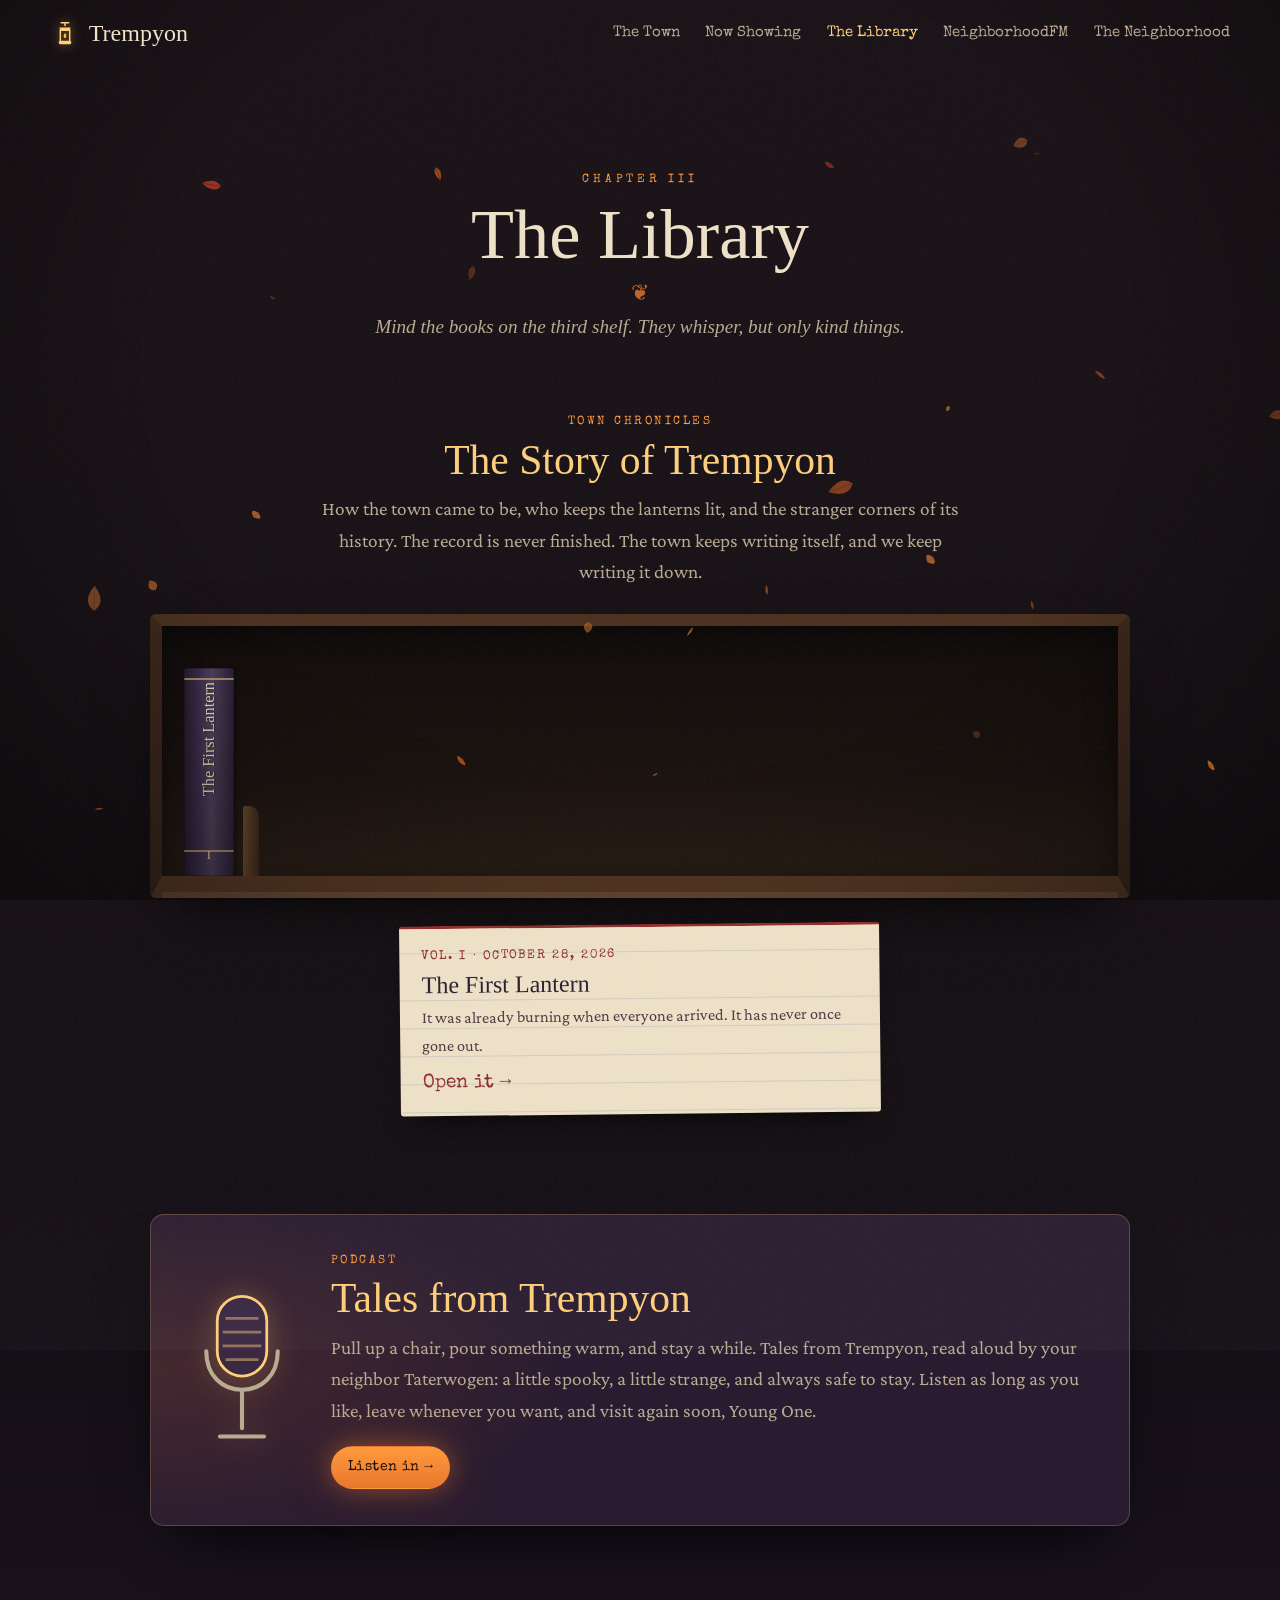
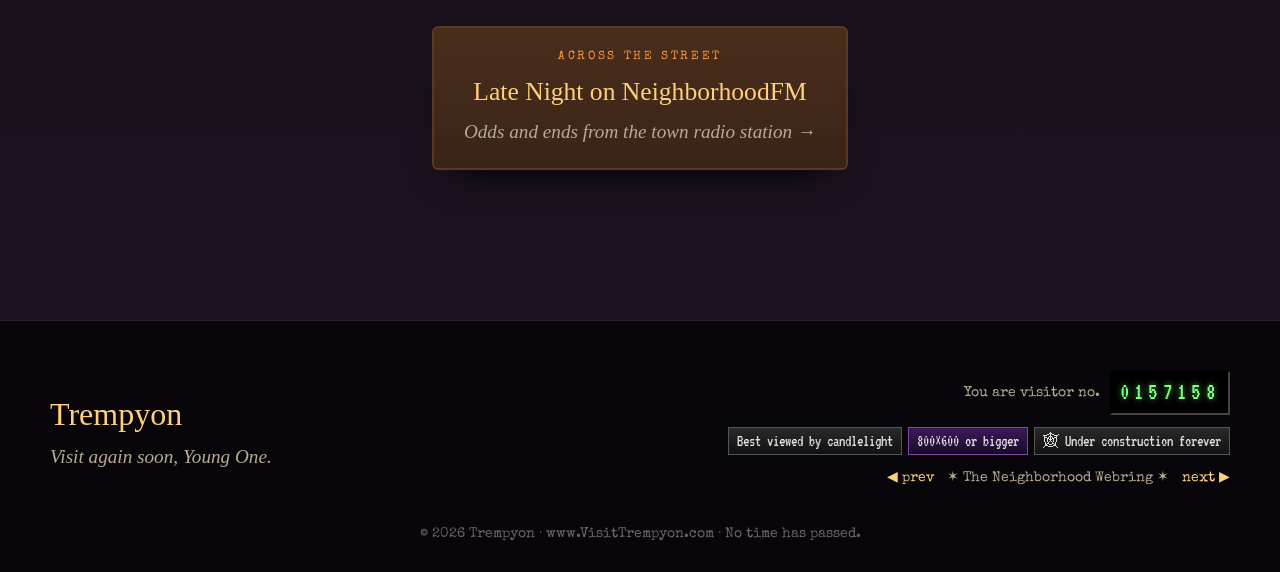
==== library/index.html @ ed062a21 "Add Library and NeighborhoodFM pages Co-Authored-By: Claude Opus 5.5 <noreply@anthropic.com>" ====
<!doctype html>
<html lang="en">
<head>
  <meta charset="utf-8">
  <meta name="viewport" content="width=device-width, initial-scale=1">
  <title>The Library · Trempyon</title>
  <meta name="description" content="The Library of Trempyon: the town's chronicles and the Tales from Trempyon podcast.">
  <meta name="theme-color" content="#0d0a10">
  <link rel="canonical" href="https://www.visittrempyon.com/library/">

  <meta property="og:type" content="website">
  <meta property="og:url" content="https://www.visittrempyon.com/library/">
  <meta property="og:title" content="The Library · Trempyon">
  <meta property="og:description" content="Mind the books on the third shelf. They whisper, but only kind things.">

  <link rel="icon" href="../assets/favicon.svg" type="image/svg+xml">

  <link rel="preconnect" href="https://fonts.googleapis.com">
  <link rel="preconnect" href="https://fonts.gstatic.com" crossorigin>
  <link href="https://fonts.googleapis.com/css2?family=Crimson+Pro:ital,wght@0,400;0,500;0,600;1,400&family=IM+Fell+English:ital@0;1&family=IM+Fell+English+SC&family=Special+Elite&family=VT323&display=swap" rel="stylesheet">
  <link rel="stylesheet" href="../css/styles.css?v=11">
</head>
<body class="lib-page">
  <a class="skip" href="#main">Skip to the shelves</a>

  <!-- Ambient layers -->
  <canvas id="leaves" aria-hidden="true"></canvas>
  <div class="grain" aria-hidden="true"></div>
  <div class="vignette" aria-hidden="true"></div>

  <!-- ============ NAV ============ -->
  <header class="nav" id="top">
    <a class="nav__brand" href="../index.html" aria-label="Trempyon home">
      <svg class="nav__mark" viewBox="0 0 32 32" aria-hidden="true"><use href="#lantern"/></svg>
      <span>Trempyon</span>
    </a>
    <button class="nav__toggle" aria-expanded="false" aria-controls="nav-links">
      <span class="sr">Menu</span><span></span><span></span><span></span>
    </button>
    <nav id="nav-links" class="nav__links" aria-label="Main">
      <a href="../index.html#town">The Town</a>
      <a href="../index.html#showing">Now Showing</a>
      <a href="../library/index.html" aria-current="page">The Library</a>
      <a href="../radio/index.html">NeighborhoodFM</a>
      <a href="../index.html#neighborhood">The Neighborhood</a>
    </nav>
  </header>

  <main id="main">

    <!-- ============ THE SHELVES ============ -->
    <div id="hall">
      <section class="section lib-hall">
        <div class="wrap">
          <header class="section__head reveal">
            <p class="eyebrow">Chapter III</p>
            <h1 class="lib-title">The Library</h1>
            <p class="section__sub">Mind the books on the third shelf. They whisper, but only kind things.</p>
          </header>

          <!-- The Story of Trempyon -->
          <section class="case-wrap reveal" id="chronicles" aria-labelledby="chronicles-title">
            <header class="case-head">
              <p class="book__kind">Town Chronicles</p>
              <h2 id="chronicles-title">The Story of Trempyon</h2>
              <p>How the town came to be, who keeps the lanterns lit, and the stranger corners of its history. The record is never finished. The town keeps writing itself, and we keep writing it down.</p>
            </header>
            <div class="case">
              <div class="bookshelf" data-shelf="chronicles"></div>
            </div>
            <div class="slip" data-slip="chronicles" aria-live="polite"></div>
          </section>

          <!-- Tales from Trempyon (podcast) -->
          <section class="podcast reveal" id="podcast" aria-labelledby="podcast-title">
            <svg class="podcast__mic" viewBox="0 0 80 120" aria-hidden="true">
              <rect x="22" y="6" width="36" height="58" rx="18" fill="#3b2843" stroke="#ffcf7a" stroke-width="2"/>
              <path d="M28 22h24M26 32h28M26 42h28M28 52h24" stroke="#ffcf7a" stroke-opacity=".45" stroke-width="2"/>
              <path d="M14 46c0 18 12 28 26 28s26-10 26-28" fill="none" stroke="#b9ab92" stroke-width="3" stroke-linecap="round"/>
              <path d="M40 74v28M24 108h32" stroke="#b9ab92" stroke-width="3" stroke-linecap="round"/>
            </svg>
            <div>
              <p class="book__kind">Podcast</p>
              <h2 id="podcast-title">Tales from Trempyon</h2>
              <p>Pull up a chair, pour something warm, and stay a while. Tales from Trempyon, read aloud by your neighbor Taterwogen: a little spooky, a little strange, and always safe to stay. Listen as long as you like, leave whenever you want, and visit again soon, Young One.</p>
              <a class="btn btn--ember btn--sm" href="#" data-link="podcast" target="_blank" rel="noopener">Listen in →</a>
            </div>
          </section>

          <a class="signpost reveal" href="../radio/index.html">
            <span class="signpost__kind">Across the street</span>
            <span class="signpost__name">Late Night on NeighborhoodFM</span>
            <span class="signpost__sub">Odds and ends from the town radio station →</span>
          </a>
        </div>
      </section>
    </div>

    <!-- ============ READING A BOOK (/library/?book=…) ============ -->
    <article class="reader" id="reader" hidden>
      <header class="reader__head">
        <p class="reader__from" id="reader-from"></p>
        <h1 class="reader__title" id="reader-title"></h1>
        <p class="reader__date" id="reader-date"></p>
      </header>
      <div class="reader__body" id="reader-body"></div>
      <nav class="reader__nav" id="reader-nav" aria-label="More from this shelf"></nav>
    </article>
  </main>

  <!-- ============ FOOTER ============ -->
  <footer class="foot">
    <div class="wrap foot__inner">
      <div class="foot__brand">
        <p class="foot__name">Trempyon</p>
        <p class="foot__tag">Visit again soon, Young One.</p>
      </div>
      <div class="foot__retro">
        <p class="counter" aria-label="Visitor counter">
          <span class="counter__label">You are visitor no.</span>
          <span class="counter__digits" id="counter">0000000</span>
        </p>
        <p class="badges">
          <span class="badge">Best viewed by candlelight</span>
          <span class="badge badge--alt">800×600 or bigger</span>
          <span class="badge">🕸 Under construction forever</span>
        </p>
        <nav class="webring" aria-label="Webring">
          <a href="../index.html">◀ prev</a><span>✶ The Neighborhood Webring ✶</span><a href="../index.html">next ▶</a>
        </nav>
      </div>
    </div>
    <p class="foot__fine">© <span id="year"></span> Trempyon · www.VisitTrempyon.com · No time has passed.</p>
  </footer>

  <!-- ============ LEAVE OVERLAY ============ -->
  <div class="leave" id="leave" aria-hidden="true" hidden>
    <p class="leave__line">Visit again soon, Young One.</p>
    <p class="leave__sub" id="leave-sub">The lanterns will stay lit.</p>
  </div>

  <!-- ============ SVG SYMBOLS ============ -->
  <svg width="0" height="0" style="position:absolute" aria-hidden="true">
    <symbol id="lantern" viewBox="0 0 32 32">
      <path d="M12 4h8M16 4v3" stroke="currentColor" stroke-width="1.6" fill="none" stroke-linecap="round"/>
      <path d="M10 9h12l-1 3H11z" fill="currentColor"/>
      <path d="M11 12h10v12H11z" fill="none" stroke="currentColor" stroke-width="1.6"/>
      <path d="M16 15c-1.6 2-2 3.4-.8 5 .4.6 1.3.6 1.7 0 1.2-1.6.7-3-.9-5z" fill="#ffb347"/>
      <path d="M9 24h14l-1 3H10z" fill="currentColor"/>
    </symbol>
  </svg>

  <script src="../js/config.js?v=11"></script>
  <script src="../posts/catalog.js?v=1"></script>
  <script src="../js/library.js?v=1"></script>
  <script src="../js/main.js?v=11"></script>
</body>
</html>
---- css/styles.css ----
/* ============================================================
   TREMPYON — styles
   Warm 90s Halloween, dark & cozy, modern bones.
   ============================================================ */

:root {
  --night:    #0d0a10;
  --night-2:  #140f18;
  --plum:     #1d1422;
  --plum-2:   #2a1c30;
  --plum-3:   #3b2843;
  --ember:    #e8772e;
  --pumpkin:  #ff9a3c;
  --candle:   #ffcf7a;
  --bone:     #efe2c8;
  --bone-dim: #b9ab92;
  --moss:     #7b8650;
  --blood:    #8e2b2b;
  --line:     rgba(239, 226, 200, .12);

  --f-display: "IM Fell English", Georgia, serif;
  --f-sc:      "IM Fell English SC", Georgia, serif;
  --f-body:    "Crimson Pro", Georgia, serif;
  --f-type:    "Special Elite", "Courier New", monospace;
  --f-vt:      "VT323", "Courier New", monospace;

  --wrap: 1180px;
  --radius: 14px;
  --glow-ember: 0 0 24px rgba(232, 119, 46, .45), 0 0 60px rgba(232, 119, 46, .18);
}

*, *::before, *::after { box-sizing: border-box; }
html { scroll-behavior: smooth; -webkit-text-size-adjust: 100%; }
body {
  margin: 0;
  background: var(--night);
  color: var(--bone);
  font-family: var(--f-body);
  font-size: clamp(1.05rem, .98rem + .3vw, 1.2rem);
  line-height: 1.65;
  overflow-x: hidden;
  -webkit-font-smoothing: antialiased;
}
img, svg { display: block; max-width: 100%; }
a { color: var(--candle); }
a:hover { color: var(--pumpkin); }
::selection { background: var(--ember); color: var(--night); }

.sr { position: absolute !important; width: 1px; height: 1px; overflow: hidden; clip: rect(0 0 0 0); white-space: nowrap; }
.skip { position: absolute; left: 1rem; top: -4rem; z-index: 100; background: var(--ember); color: var(--night); padding: .5rem 1rem; border-radius: 8px; }
.skip:focus { top: 1rem; }
:focus-visible { outline: 2px dashed var(--candle); outline-offset: 4px; }

.wrap { width: min(var(--wrap), 100% - 32px); margin-inline: auto; }
.vt { font-family: var(--f-vt); letter-spacing: .06em; }

/* ---------- ambient layers ---------- */
#leaves { position: fixed; inset: 0; pointer-events: none; z-index: 40; }
.grain {
  position: fixed; inset: -50%; pointer-events: none; z-index: 41; opacity: .07;
  background-image: url("data:image/svg+xml;utf8,<svg xmlns='http://www.w3.org/2000/svg' width='160' height='160'><filter id='n'><feTurbulence type='fractalNoise' baseFrequency='.9' numOctaves='2' stitchTiles='stitch'/></filter><rect width='100%' height='100%' filter='url(%23n)'/></svg>");
  animation: grain 1.2s steps(6) infinite;
}
@keyframes grain {
  0%{transform:translate(0,0)} 20%{transform:translate(-3%,2%)} 40%{transform:translate(2%,-3%)}
  60%{transform:translate(-2%,-1%)} 80%{transform:translate(3%,3%)} 100%{transform:translate(0,0)}
}
.vignette {
  position: fixed; inset: 0; pointer-events: none; z-index: 39;
  background: radial-gradient(ellipse at 50% 40%, transparent 55%, rgba(0,0,0,.55) 100%);
}

/* ---------- buttons ---------- */
.btn {
  display: inline-flex; align-items: center; gap: .5em;
  font-family: var(--f-type); font-size: 1rem; letter-spacing: .03em;
  padding: .85em 1.4em; border-radius: 999px; border: 1px solid transparent;
  text-decoration: none; cursor: pointer; transition: transform .25s, box-shadow .25s, background .25s, color .25s;
}
.btn--sm { font-size: .9rem; padding: .6em 1.1em; }
.btn--ember { background: linear-gradient(180deg, var(--pumpkin), var(--ember)); color: #1b0e06; box-shadow: var(--glow-ember); }
.btn--ember:hover { color: #1b0e06; transform: translateY(-2px); box-shadow: 0 0 30px rgba(255,154,60,.65), 0 0 80px rgba(232,119,46,.3); }
.btn--ghost { background: rgba(13,10,16,.4); color: var(--bone); border-color: rgba(239,226,200,.35); backdrop-filter: blur(4px); }
.btn--ghost:hover { color: var(--candle); border-color: var(--candle); transform: translateY(-2px); }

/* ---------- nav ---------- */
.nav {
  position: fixed; top: 0; inset-inline: 0; z-index: 50;
  display: flex; align-items: center; justify-content: space-between;
  padding: 14px max(16px, calc((100% - var(--wrap)) / 2));
  transition: background .4s, backdrop-filter .4s, padding .4s;
}
.nav.is-scrolled { background: rgba(13,10,16,.78); backdrop-filter: blur(10px); border-bottom: 1px solid var(--line); padding-block: 8px; }
.nav__brand { display: flex; align-items: center; gap: .55rem; color: var(--bone); text-decoration: none; font-family: var(--f-sc); font-size: 1.5rem; }
.nav__brand:hover { color: var(--candle); }
.nav__mark { width: 30px; height: 30px; color: var(--candle); filter: drop-shadow(0 0 6px rgba(255,179,71,.6)); }
.nav__links { display: flex; align-items: center; gap: clamp(.8rem, 2vw, 2rem); }
.nav__links a { color: var(--bone-dim); text-decoration: none; font-family: var(--f-type); font-size: .95rem; position: relative; }
.nav__links a::after { content: ""; position: absolute; left: 0; right: 0; bottom: -4px; height: 1px; background: var(--candle); transform: scaleX(0); transition: transform .3s; }
.nav__links a:hover { color: var(--candle); }
.nav__links a:hover::after { transform: scaleX(1); }
.nav__toggle { display: none; background: none; border: 0; padding: 8px; cursor: pointer; }
.nav__toggle span:not(.sr) { display: block; width: 24px; height: 2px; background: var(--bone); margin: 5px 0; transition: transform .3s, opacity .3s; }

@media (max-width: 820px) {
  .nav__toggle { display: block; z-index: 2; }
  .nav__links {
    position: fixed; inset: 0; flex-direction: column; justify-content: center; gap: 1.6rem;
    background: rgba(13,10,16,.97); opacity: 0; pointer-events: none; transition: opacity .35s;
  }
  .nav__links a { font-size: 1.4rem; }
  .nav.is-open .nav__links { opacity: 1; pointer-events: auto; }
  .nav.is-open .nav__toggle span:nth-child(2) { transform: translateY(7px) rotate(45deg); }
  .nav.is-open .nav__toggle span:nth-child(3) { opacity: 0; }
  .nav.is-open .nav__toggle span:nth-child(4) { transform: translateY(-7px) rotate(-45deg); }
}

/* ---------- live indicators ---------- */
.live-pill {
  display: inline-flex; align-items: center; gap: .45rem; margin-left: .9rem; margin-right: auto;
  font-family: var(--f-vt); font-size: 1.15rem; letter-spacing: .12em; text-decoration: none;
  color: #fff; background: #d8261a; padding: .05rem .65rem; border-radius: 4px;
  box-shadow: 0 0 16px rgba(255,74,58,.6);
}
.live-pill[hidden] { display: none; }
.live-pill:hover { color: #fff; background: #ff3b2b; }
.live-pill__dot, .status-chip__dot { width: 8px; height: 8px; border-radius: 50%; background: #fff; animation: blink 1.4s steps(1) infinite; flex: none; }
.status-chip {
  display: inline-flex; align-items: center; flex-wrap: wrap; justify-content: center; gap: .3rem .55rem; margin-top: 1.8rem;
  padding: .55rem 1.1rem; border-radius: 999px; text-decoration: none; font-family: var(--f-type); font-size: .92rem;
  color: var(--bone); background: rgba(13,10,16,.6); border: 1px solid rgba(239,226,200,.25); backdrop-filter: blur(4px);
}
.status-chip[hidden] { display: none; }
.status-chip:hover { color: var(--candle); border-color: var(--candle); }
.status-chip b { font-weight: 400; color: var(--candle); }
.status-chip.is-live { background: rgba(160,20,12,.55); border-color: #ff4a3a; box-shadow: 0 0 24px rgba(255,74,58,.45); }
.status-chip.is-live b { color: #fff; }
.status-chip__sub { flex-basis: 100%; color: var(--bone); opacity: .85; font-size: .85rem; }
.status-chip.is-soon, .status-chip.is-late, .status-chip.is-notice { border-color: rgba(255,154,60,.6); }
.crt__static .vt.is-live { color: #ff6a5a; text-shadow: 0 0 10px rgba(255,74,58,.8); }
.crt__led { opacity: .35; }
.crt__led.is-live { opacity: 1; animation: blink 1.4s steps(1) infinite; }
.hero__pop { margin-top: 1.2rem !important; }

/* ---------- hero ---------- */
.hero {
  position: relative; min-height: 100svh; display: grid; place-items: center;
  overflow: hidden; isolation: isolate;
  background: radial-gradient(ellipse 120% 80% at 70% 10%, #3a2440 0%, #22162a 35%, #120c16 70%, var(--night) 100%);
}
.sky { position: absolute; inset: 0; z-index: -3; }
.stars {
  position: absolute; inset: 0;
  background-image:
    radial-gradient(1px 1px at 12% 18%, #fff8 50%, transparent 51%),
    radial-gradient(1px 1px at 28% 8%,  #fff6 50%, transparent 51%),
    radial-gradient(1.5px 1.5px at 44% 22%, #ffe9b5aa 50%, transparent 51%),
    radial-gradient(1px 1px at 61% 12%, #fff7 50%, transparent 51%),
    radial-gradient(1px 1px at 83% 26%, #fff6 50%, transparent 51%),
    radial-gradient(1px 1px at 92% 6%,  #fff8 50%, transparent 51%),
    radial-gradient(1.5px 1.5px at 6% 34%, #fff5 50%, transparent 51%),
    radial-gradient(1px 1px at 52% 4%,  #fff6 50%, transparent 51%),
    radial-gradient(1px 1px at 36% 30%, #fff4 50%, transparent 51%),
    radial-gradient(1px 1px at 74% 36%, #fff4 50%, transparent 51%);
  animation: twinkle 6s ease-in-out infinite alternate;
}
@keyframes twinkle { to { opacity: .55; } }
.moon {
  position: absolute; right: clamp(6%, 14vw, 18%); top: 12%;
  width: clamp(90px, 13vw, 170px); aspect-ratio: 1; border-radius: 50%;
  background: radial-gradient(circle at 38% 35%, #fff4d6 0%, #f6dca0 45%, #e3b66a 100%);
  box-shadow: 0 0 60px rgba(255,214,140,.55), 0 0 160px rgba(255,180,90,.25);
}
.moon::before, .moon::after { content: ""; position: absolute; border-radius: 50%; background: rgba(170,120,60,.22); }
.moon::before { width: 22%; height: 22%; left: 55%; top: 28%; }
.moon::after  { width: 14%; height: 14%; left: 30%; top: 60%; }
.moon__glow { position: absolute; inset: -80%; border-radius: 50%; background: radial-gradient(circle, rgba(255,200,120,.16), transparent 60%); animation: breathe 7s ease-in-out infinite; }
@keyframes breathe { 50% { transform: scale(1.08); opacity: .7; } }
.clouds {
  position: absolute; inset: 0;
  background:
    radial-gradient(ellipse 30% 6% at 20% 22%, rgba(80,55,90,.55), transparent 70%),
    radial-gradient(ellipse 25% 5% at 70% 30%, rgba(60,40,70,.6), transparent 70%),
    radial-gradient(ellipse 35% 7% at 55% 14%, rgba(90,60,95,.35), transparent 70%);
  animation: drift 70s linear infinite alternate;
}
@keyframes drift { to { transform: translateX(-8%); } }

.skyline { position: absolute; inset: auto 0 0 0; width: 100%; height: 64%; z-index: -2; }
.skyline .far   { fill: #2a1d33; }
.skyline .mid   { fill: #1a1220; }
.skyline .near  { fill: #0b080d; }
.skyline .win   { fill: #ffbe5c; }
.skyline .win.dim { fill: #b9772f; opacity: .55; }
.skyline .win.flicker { animation: flicker 4s infinite steps(1); }
.skyline .far .win, .skyline .win.far-w { opacity: .45; }
.skyline .glow { fill: url(#winGlow); }
.skyline .jack { animation: jack 3s ease-in-out infinite alternate; }
.skyline .bat  { fill: #0b080d; }
@keyframes flicker { 0%,100%{opacity:1} 43%{opacity:.4} 45%{opacity:1} 71%{opacity:.7} 73%{opacity:1} }
@keyframes jack { to { opacity: .7; } }

.fog { position: absolute; left: -10%; right: -10%; height: 40%; bottom: -6%; z-index: -1; pointer-events: none; filter: blur(18px); }
.fog--1 { background: radial-gradient(ellipse 40% 50% at 30% 70%, rgba(190,170,210,.14), transparent 70%), radial-gradient(ellipse 40% 50% at 80% 60%, rgba(190,170,210,.11), transparent 70%); animation: fog 38s ease-in-out infinite alternate; }
.fog--2 { background: radial-gradient(ellipse 50% 40% at 60% 80%, rgba(255,200,150,.08), transparent 70%); animation: fog 52s ease-in-out infinite alternate-reverse; }
@keyframes fog { to { transform: translateX(8%); } }

.hero__content { position: relative; z-index: 2; text-align: center; padding: 110px 16px 26vh; max-width: 900px; }
.hero__content::before {
  content: ""; position: absolute; inset: 60px -12% 18vh; z-index: -1; pointer-events: none;
  background: radial-gradient(ellipse at center, rgba(13,10,16,.78) 0%, rgba(13,10,16,.45) 45%, transparent 72%);
}
.osd { font-family: var(--f-vt); font-size: 1.35rem; color: #c9f5c9; text-shadow: 0 0 6px rgba(160,255,160,.6); letter-spacing: .1em; margin: 0 0 1.2rem; display: inline-flex; align-items: center; gap: .6rem; opacity: .85; }
.osd__dot { width: 10px; height: 10px; border-radius: 50%; background: #ff4a3a; box-shadow: 0 0 8px #ff4a3a; animation: blink 1.4s steps(1) infinite; }
@keyframes blink { 50% { opacity: 0; } }
.hero__kicker { font-family: var(--f-type); color: var(--pumpkin); letter-spacing: .25em; text-transform: uppercase; font-size: .85rem; margin: 0 0 .4rem; }
.hero__title { margin: 0; line-height: .95; font-weight: 400; }
.hero__welcome { display: block; font-family: var(--f-display); font-style: italic; font-size: clamp(1.4rem, 1rem + 2vw, 2.4rem); color: var(--bone-dim); }
.hero__name {
  display: inline-block; font-family: var(--f-sc); font-size: clamp(4rem, 2rem + 11vw, 10rem);
  color: var(--candle);
  text-shadow: 0 0 18px rgba(255,170,80,.55), 0 0 60px rgba(232,119,46,.35), 0 4px 0 #6b2e0f;
  letter-spacing: .02em;
}
.warp { animation: warp 9s ease-in-out infinite; transform-origin: 50% 80%; }
@keyframes warp {
  0%,100% { transform: skewX(0) scaleY(1); }
  25% { transform: skewX(-1.5deg) scaleY(1.015); }
  55% { transform: skewX(1.2deg) scaleY(.99); }
  80% { transform: skewX(-.4deg); }
}
.hero__lede { font-size: clamp(1.1rem, 1rem + .5vw, 1.35rem); color: var(--bone); max-width: 36em; margin: 1.4rem auto 2rem; text-shadow: 0 2px 12px #000; }
.hero__lede em { color: var(--candle); }
.hero__cta { display: flex; flex-wrap: wrap; justify-content: center; gap: .9rem; }
.hero__pop { font-family: var(--f-type); color: var(--bone-dim); font-size: .9rem; margin-top: 2rem; opacity: .85; }
.hero__pop span { color: var(--pumpkin); }
.scroll-cue { position: absolute; bottom: 22px; left: 50%; transform: translateX(-50%); z-index: 3; display: grid; justify-items: center; gap: 2px; color: var(--bone-dim); text-decoration: none; font-family: var(--f-type); font-size: .8rem; }
.scroll-cue svg { width: 22px; animation: bob 2s ease-in-out infinite; }
@keyframes bob { 50% { transform: translateY(6px); } }

/* ---------- ticker ---------- */
.ticker { position: relative; z-index: 5; overflow: hidden; background: linear-gradient(90deg, #2b1308, #3a1a0a, #2b1308); border-block: 1px solid rgba(255,154,60,.35); }
.ticker__track { display: flex; gap: 3rem; width: max-content; padding: .7rem 0; animation: ticker 70s linear infinite; font-family: var(--f-type); color: var(--candle); font-size: .95rem; white-space: nowrap; }
.ticker:hover .ticker__track { animation-play-state: paused; }
@keyframes ticker { to { transform: translateX(-50%); } }

/* ---------- sections ---------- */
.section { position: relative; padding: clamp(80px, 12vw, 150px) 0; }
.section__head { text-align: center; margin-bottom: clamp(40px, 6vw, 70px); }
.eyebrow { font-family: var(--f-type); text-transform: uppercase; letter-spacing: .3em; font-size: .78rem; color: var(--pumpkin); margin: 0 0 .5rem; }
.section h2 { font-family: var(--f-sc); font-weight: 400; font-size: clamp(2.4rem, 1.6rem + 3.5vw, 4.4rem); line-height: 1; margin: 0; color: var(--bone); }
.section h2::after { content: "❦"; display: block; font-size: 1.4rem; color: var(--ember); margin-top: .8rem; opacity: .8; }
.section__sub { font-family: var(--f-display); font-style: italic; color: var(--bone-dim); font-size: 1.2rem; margin: .4rem 0 0; }

.reveal { opacity: 0; transform: translateY(26px); transition: opacity .9s ease, transform .9s cubic-bezier(.2,.7,.2,1); }
.reveal.is-in { opacity: 1; transform: none; }

/* ---------- town ---------- */
.town { background: linear-gradient(180deg, var(--night) 0%, var(--plum) 100%); }
.town__grid { display: grid; grid-template-columns: 1.15fr 1fr; gap: clamp(28px, 5vw, 64px); align-items: start; }
.letter {
  position: relative; padding: clamp(28px, 4vw, 48px);
  background:
    linear-gradient(180deg, rgba(255,240,210,.05), rgba(255,240,210,.02)),
    var(--plum-2);
  border: 1px solid var(--line); border-radius: var(--radius);
  box-shadow: 0 30px 60px -20px rgba(0,0,0,.6), inset 0 0 80px rgba(0,0,0,.35);
}
.letter::before { content: ""; position: absolute; inset: 10px; border: 1px solid rgba(255,207,122,.12); border-radius: 8px; pointer-events: none; }
.letter p { margin: 0 0 1em; }
.letter__drop { font-family: var(--f-display); font-size: 1.15rem; display: inline; }
.letter__drop::first-letter { float: left; font-family: var(--f-sc); font-size: 4.2em; line-height: .8; color: var(--pumpkin); padding: .08em .1em 0 0; text-shadow: 0 0 20px rgba(232,119,46,.4); }
.letter__drop + p { display: inline; }
.letter__drop + p::after { content: ""; display: block; margin-bottom: 1em; }
.letter__sign { font-family: var(--f-display); font-style: italic; font-size: 1.25rem; color: var(--candle); text-align: right; margin-top: 1.6em !important; }

.signs { list-style: none; padding: 0; margin: 0; display: grid; gap: 16px; }
.sign {
  position: relative; padding: 22px 22px 22px 84px; border-radius: var(--radius);
  background: linear-gradient(135deg, rgba(232,119,46,.08), transparent 60%), var(--night-2);
  border: 1px solid var(--line); transition: transform .35s, border-color .35s, box-shadow .35s;
}
.sign:hover { transform: translateX(6px); border-color: rgba(255,154,60,.45); box-shadow: -8px 0 30px -12px rgba(232,119,46,.5); }
.sign__num { position: absolute; left: 22px; top: 18px; font-family: var(--f-sc); font-size: 2.2rem; color: var(--ember); width: 44px; text-align: center; }
.sign h3 { font-family: var(--f-display); font-weight: 400; font-size: 1.45rem; margin: 0 0 .2rem; color: var(--candle); }
.sign p { margin: 0; color: var(--bone-dim); }

.clocktower {
  display: grid; grid-template-columns: auto 1fr; gap: clamp(20px, 4vw, 48px); align-items: center;
  margin-top: clamp(60px, 8vw, 100px); padding: clamp(24px, 4vw, 40px);
  border-radius: var(--radius); border: 1px solid var(--line);
  background: radial-gradient(ellipse at 15% 50%, rgba(255,190,100,.12), transparent 50%), var(--night-2);
}
.clock { width: clamp(120px, 18vw, 190px); filter: drop-shadow(0 0 24px rgba(255,190,100,.25)); }
.clock__rim  { fill: #2b1d14; stroke: #8a6a3a; stroke-width: 3; }
.clock__face { fill: #f2e2bc; }
.clock__ticks line { stroke: #3b2a1a; stroke-width: 2; }
.clock__ticks text { font-family: var(--f-sc); font-size: 16px; fill: #3b2a1a; text-anchor: middle; dominant-baseline: central; }
.clock__hand { stroke: #1b120c; stroke-linecap: round; transform-origin: 100px 100px; }
.clock__hand--h { stroke-width: 6; }
.clock__hand--m { stroke-width: 3.5; }
.clock__pin { fill: var(--ember); }
.clocktower__quote { font-family: var(--f-display); font-size: clamp(1.5rem, 1.1rem + 1.6vw, 2.3rem); line-height: 1.2; margin: .2rem 0 .6rem; }
.clocktower__quote em { color: var(--candle); }
.clocktower__note { color: var(--bone-dim); margin: 0; font-style: italic; }

/* ---------- now showing ---------- */
.showing {
  background:
    repeating-linear-gradient(90deg, rgba(255,255,255,.012) 0 2px, transparent 2px 6px),
    linear-gradient(180deg, var(--plum) 0%, #170f14 100%);
}
.showing__grid { display: grid; grid-template-columns: 1.3fr 1fr; gap: clamp(28px, 4vw, 52px); align-items: center; }

.crt { margin: 0; }
.crt__body {
  position: relative; padding: clamp(14px, 2.4vw, 28px); padding-bottom: 64px;
  background: linear-gradient(180deg, #3a3036, #241c22 60%, #1a1418);
  border-radius: 28px;
  box-shadow: 0 40px 80px -30px #000, inset 0 2px 0 rgba(255,255,255,.08), inset 0 -6px 18px rgba(0,0,0,.5);
}
.crt__screen {
  position: relative; aspect-ratio: 16/10; border-radius: 22px / 28px; overflow: hidden;
  background: #050506; box-shadow: inset 0 0 50px rgba(0,0,0,.9), 0 0 0 6px #120d10;
}
.crt__embed, .crt__embed iframe { position: absolute; inset: 0; width: 100%; height: 100%; border: 0; }
.crt__static {
  position: absolute; inset: 0; display: grid; place-content: center; justify-items: center; gap: .5rem; text-align: center; padding: 16px;
  background:
    radial-gradient(ellipse at center, rgba(255,190,120,.12), transparent 70%),
    url("data:image/svg+xml;utf8,<svg xmlns='http://www.w3.org/2000/svg' width='120' height='120'><filter id='n'><feTurbulence type='fractalNoise' baseFrequency='1.4' numOctaves='1'/><feColorMatrix values='0 0 0 0 .6  0 0 0 0 .55  0 0 0 0 .6  0 0 0 .5 0'/></filter><rect width='100%' height='100%' filter='url(%23n)'/></svg>"),
    #0b0a0d;
  animation: static .25s steps(3) infinite;
}
.crt__static.is-hidden { display: none; }
@keyframes static { 33% { background-position: 0 0, 40px 20px, 0 0; } 66% { background-position: 0 0, -30px 50px, 0 0; } }
.crt__static .vt { font-size: 2.4rem; color: #c9f5c9; text-shadow: 0 0 8px rgba(160,255,160,.7); margin: 0; }
.crt__msg { font-family: var(--f-type); color: var(--bone); margin: 0 0 .6rem; }
.crt__scan {
  position: absolute; inset: 0; pointer-events: none;
  background: repeating-linear-gradient(0deg, rgba(0,0,0,.22) 0 1px, transparent 1px 3px);
  box-shadow: inset 0 0 80px rgba(0,0,0,.7);
  mix-blend-mode: multiply;
}
.crt__panel { position: absolute; left: 28px; right: 28px; bottom: 18px; display: flex; align-items: center; gap: 14px; }
.crt__brand { font-family: var(--f-vt); color: #9b8a90; letter-spacing: .25em; font-size: 1.1rem; margin-right: auto; }
.crt__knob { width: 26px; height: 26px; border-radius: 50%; background: radial-gradient(circle at 35% 30%, #6a5c62, #1e171b); box-shadow: 0 2px 4px #000; }
.crt__led { width: 8px; height: 8px; border-radius: 50%; background: #ff4a3a; box-shadow: 0 0 10px #ff4a3a; }
.crt figcaption { text-align: center; color: var(--bone-dim); margin-top: 14px; font-size: 1.2rem; }

.shelf { display: grid; gap: 18px; }
.tape {
  position: relative; display: grid; grid-template-columns: 1fr auto; align-items: center; gap: 14px;
  padding: 16px 18px; border-radius: 10px; text-decoration: none; color: var(--bone);
  background: linear-gradient(180deg, #1a1618, #0f0c0e);
  border: 1px solid #000; box-shadow: 0 14px 30px -14px #000, inset 0 1px 0 rgba(255,255,255,.06);
  transition: transform .35s cubic-bezier(.2,.8,.2,1), box-shadow .35s;
}
.tape:hover { color: var(--bone); transform: translateX(-10px) rotate(-1deg); box-shadow: 0 20px 40px -14px #000, 10px 0 40px -18px var(--tape-c); }
.tape--twitch { --tape-c: #9b6bff; --label: #e9dcff; }
.tape--yt     { --tape-c: #ff5a4a; --label: #ffe1d6; }
.tape--write  { --tape-c: #ffb347; --label: #fff0cf; }
.tape__label {
  display: grid; gap: 2px; padding: 12px 16px; border-radius: 4px; color: #23170f;
  background:
    linear-gradient(90deg, var(--tape-c) 0 10px, transparent 10px),
    repeating-linear-gradient(0deg, transparent 0 19px, rgba(0,0,0,.08) 19px 20px),
    var(--label);
  padding-left: 24px;
}
.tape__label strong { font-family: var(--f-type); font-weight: 400; font-size: 1.25rem; line-height: 1.2; }
.tape__label span:last-child { font-size: .95rem; line-height: 1.35; color: #4a3826; }
.tape__cat { font-family: var(--f-vt); font-size: 1.05rem; letter-spacing: .12em; color: #5a3a20; }
.tape__reels { display: flex; gap: 8px; padding: 10px 12px; background: #0a0809; border-radius: 6px; }
.tape__reels i { width: 26px; height: 26px; border-radius: 50%; background: radial-gradient(circle, #0a0809 0 28%, #d6ccc0 30% 36%, #3a3034 38%); }
.tape:hover .tape__reels i { animation: spin 1.2s linear infinite; }
@keyframes spin { to { transform: rotate(360deg); } }
.tape__sticker { position: absolute; top: -10px; right: 70px; transform: rotate(8deg); background: #ffde4a; color: #c0261a; font-family: var(--f-type); font-size: .8rem; padding: 4px 8px; border-radius: 50% / 40%; box-shadow: 0 4px 10px #0008; text-align: center; line-height: 1.1; }
.tape__sticker--late { background: #ff6a4a; color: #fff6dd; font-size: .7rem; }

.schedule {
  margin-top: clamp(50px, 7vw, 80px); padding: clamp(22px, 3vw, 34px);
  border-radius: var(--radius); background: #0e0b10; border: 1px solid var(--line);
  box-shadow: inset 0 0 60px rgba(0,0,0,.6);
}
.schedule__title { font-family: var(--f-display); font-weight: 400; font-size: 1.6rem; margin: 0 0 1rem; display: flex; align-items: center; gap: .8rem; flex-wrap: wrap; }
.schedule__title .vt { background: #2a3cff; color: #fff; padding: 0 .5rem; font-size: 1.3rem; border-radius: 3px; box-shadow: 0 0 12px rgba(42,60,255,.5); }
.schedule__list { list-style: none; padding: 0; margin: 0; display: grid; grid-template-columns: repeat(auto-fit, minmax(220px, 1fr)); gap: 12px; }
.schedule__list li { padding: 14px 16px; border-radius: 10px; background: linear-gradient(180deg, #1c1420, #140f16); border: 1px solid var(--line); }
.schedule__list .day { font-family: var(--f-vt); font-size: 1.4rem; color: #c9f5c9; letter-spacing: .08em; display: block; }
.schedule__list .time { font-family: var(--f-type); color: var(--pumpkin); font-size: .95rem; }
.schedule__list .title { display: block; color: var(--bone-dim); margin-top: .2rem; line-height: 1.35; }
.schedule__list .tag { display: inline-block; margin-top: .6rem; font-family: var(--f-vt); font-size: 1.05rem; letter-spacing: .08em; padding: 0 .5rem; border-radius: 3px; background: rgba(255,255,255,.06); color: var(--bone-dim); text-transform: uppercase; }
.schedule__list li.is-live { border-color: rgba(255,74,58,.7); box-shadow: 0 0 28px -6px rgba(255,74,58,.6); }
.schedule__list li.is-live .tag { background: #ff4a3a; color: #fff; animation: blink 1.4s steps(1) infinite; }
.schedule__list li.is-soon, .schedule__list li.is-late { border-color: rgba(255,154,60,.6); box-shadow: 0 0 24px -6px rgba(232,119,46,.6); }
.schedule__list li.is-soon .tag, .schedule__list li.is-late .tag { background: var(--ember); color: #1b0e06; }
.schedule__list li.is-cancelled { opacity: .55; }
.schedule__list li.is-cancelled .time, .schedule__list li.is-cancelled .title { text-decoration: line-through; text-decoration-color: var(--blood); }
.schedule__list li.is-cancelled .tag { background: var(--blood); color: var(--bone); }
.schedule__list li.is-missed { opacity: .6; }
.notice { margin: 0 0 1rem; padding: .7rem 1rem; border-radius: 10px; background: rgba(232,119,46,.12); border: 1px dashed rgba(255,154,60,.5); color: var(--candle); font-family: var(--f-type); }

.schedule__note { color: var(--bone-dim); font-size: .95rem; font-style: italic; margin: 1rem 0 0; }

/* ---------- library ---------- */
.library { background: linear-gradient(180deg, #170f14 0%, #120d12 100%); }
.library::before {
  content: ""; position: absolute; inset: 0; pointer-events: none;
  background: radial-gradient(ellipse 50% 40% at 50% 0%, rgba(255,190,100,.08), transparent 70%);
}
.books { display: grid; grid-template-columns: repeat(3, 1fr); gap: 22px; }
.book {
  display: grid; grid-template-columns: 22px 1fr; border-radius: 6px 12px 12px 6px; overflow: hidden;
  background: var(--plum-2); border: 1px solid var(--line);
  box-shadow: 0 24px 40px -20px #000; transition: transform .4s, box-shadow .4s;
}
.book:hover { transform: translateY(-8px) rotate(-.6deg); box-shadow: 0 34px 50px -20px #000, 0 0 40px -10px rgba(255,190,100,.25); }
.book__spine { background: linear-gradient(90deg, rgba(0,0,0,.4), transparent 40%, rgba(255,255,255,.08) 60%, rgba(0,0,0,.3)), var(--spine); }
.book__body { padding: 24px 24px 22px; display: flex; flex-direction: column; }
.book__kind { font-family: var(--f-type); font-size: .78rem; letter-spacing: .2em; text-transform: uppercase; color: var(--pumpkin); margin: 0; }
.book h3 { font-family: var(--f-display); font-weight: 400; font-size: 1.6rem; line-height: 1.15; margin: .3rem 0 .6rem; color: var(--candle); }
.book p { color: var(--bone-dim); margin: 0 0 1rem; }
.book__link { margin-top: auto; font-family: var(--f-type); text-decoration: none; }

/* ---------- neighborhood ---------- */
.hood { background: linear-gradient(180deg, #120d12 0%, var(--plum) 100%); }
.hood__grid { display: grid; grid-template-columns: 1.4fr 1fr; gap: clamp(24px, 4vw, 44px); align-items: start; }

.corkboard {
  position: relative; display: grid; grid-template-columns: 1fr 1fr; gap: 26px; padding: clamp(22px, 3vw, 36px);
  border-radius: 12px;
  background:
    radial-gradient(circle at 20% 30%, rgba(0,0,0,.15) 0 2px, transparent 3px) 0 0/14px 14px,
    radial-gradient(circle at 70% 60%, rgba(255,255,255,.05) 0 1px, transparent 2px) 0 0/11px 11px,
    linear-gradient(135deg, #6b4a2c, #4f3520);
  border: 14px solid #2b1a10;
  box-shadow: inset 0 0 50px rgba(0,0,0,.55), 0 30px 60px -24px #000;
}
.note {
  position: relative; padding: 26px 20px 20px; color: #2a1d12; font-family: var(--f-body);
  background: #f4e7c4; box-shadow: 0 10px 20px -6px rgba(0,0,0,.6); transition: transform .35s;
}
.note h3 { font-family: var(--f-type); font-weight: 400; font-size: 1.25rem; margin: 0 0 .4rem; color: #6b2a10; }
.note p, .note li { font-size: 1.02rem; line-height: 1.45; margin: 0 0 .8rem; }
.note ul { padding-left: 1.1em; margin: 0; }
.note li { margin-bottom: .3rem; }
.note--a { transform: rotate(-2deg); background: #f6e3b4; }
.note--b { transform: rotate(1.6deg); background: #e9efd6; }
.note--c { transform: rotate(1deg); background: #f3d7c8; }
.note--d { transform: rotate(-3deg); }
.note:hover { transform: rotate(0) scale(1.03); z-index: 2; }
.pin { position: absolute; top: 8px; left: 50%; width: 16px; height: 16px; margin-left: -8px; border-radius: 50%; background: radial-gradient(circle at 35% 30%, #ff8a6a, #a21f12); box-shadow: 2px 4px 4px rgba(0,0,0,.5); }
.polaroid { background: #fbf8f1; padding: 12px 12px 8px; }
.polaroid__img { background: radial-gradient(circle at 50% 40%, #3a2a3a, #120c14); aspect-ratio: 5/4; display: grid; place-items: center; }
.polaroid__img svg { width: 100%; height: 100%; filter: drop-shadow(0 0 12px rgba(255,150,60,.6)); }
.polaroid__cap { font-family: var(--f-type); text-align: center; color: #3a2a1a; margin: .5rem 0 0 !important; font-size: .9rem !important; }
.tape-strip { position: absolute; top: -10px; left: 50%; width: 80px; height: 22px; margin-left: -40px; background: rgba(255,240,200,.55); transform: rotate(-4deg); box-shadow: 0 1px 2px rgba(0,0,0,.2); }

.hood__side { display: grid; gap: 22px; }
.panel { padding: 24px; border-radius: var(--radius); background: var(--night-2); border: 1px solid var(--line); }
.panel h3 { font-family: var(--f-display); font-weight: 400; font-size: 1.5rem; margin: 0 0 .8rem; color: var(--candle); }
.links { list-style: none; padding: 0; margin: 0; display: grid; gap: 8px; }
.links a {
  display: flex; align-items: center; gap: .7rem; padding: .7rem .9rem; border-radius: 10px;
  text-decoration: none; color: var(--bone); background: rgba(255,255,255,.025); border: 1px solid transparent; transition: background .25s, border-color .25s, transform .25s;
}
.links a:hover { background: rgba(232,119,46,.1); border-color: rgba(255,154,60,.35); transform: translateX(4px); color: var(--bone); }
.links__ico { font-size: 1.2rem; }
.links__h { margin-left: auto; font-family: var(--f-type); font-size: .82rem; color: var(--bone-dim); text-align: right; overflow-wrap: anywhere; }

.guestbook__hint { color: var(--bone-dim); font-size: .95rem; margin: 0 0 .8rem; }
#guestbook-form { display: grid; gap: 8px; }
#guestbook-form input, #guestbook-form textarea {
  width: 100%; font: inherit; font-size: 1rem; color: var(--bone); background: #0b090d; resize: vertical;
  border: 1px solid var(--line); border-radius: 8px; padding: .6rem .8rem;
}
#guestbook-form input:focus, #guestbook-form textarea:focus { outline: none; border-color: var(--pumpkin); box-shadow: 0 0 0 3px rgba(232,119,46,.2); }
#guestbook-form button { justify-self: end; }
.guestbook__list { list-style: none; padding: 0; margin: 1rem 0 0; display: grid; gap: 10px; max-height: 260px; overflow: auto; }
.guestbook__list li { padding: .6rem .8rem; border-left: 2px solid var(--ember); background: rgba(255,255,255,.02); border-radius: 0 8px 8px 0; font-size: .98rem; }
.guestbook__list b { font-family: var(--f-type); font-weight: 400; color: var(--pumpkin); }
.guestbook__list time { display: block; font-family: var(--f-vt); color: var(--bone-dim); font-size: .95rem; }

/* ---------- discord picker ---------- */
.doors {
  width: min(720px, calc(100% - 32px)); max-height: calc(100svh - 32px); overflow: auto;
  padding: clamp(24px, 4vw, 40px); border: 1px solid rgba(255,207,122,.25); border-radius: 18px;
  background: radial-gradient(ellipse 80% 50% at 50% 0%, rgba(232,119,46,.14), transparent 70%), var(--plum);
  color: var(--bone); text-align: center;
  box-shadow: 0 40px 100px -20px #000, inset 0 0 60px rgba(0,0,0,.4);
}
.doors[open] { animation: doors-in .45s cubic-bezier(.2,.8,.2,1); }
.doors::backdrop { background: rgba(8,5,10,.78); backdrop-filter: blur(5px); }
@keyframes doors-in { from { opacity: 0; transform: translateY(18px) scale(.97); } }
.doors__close { position: absolute; top: 12px; right: 14px; width: 40px; height: 40px; border-radius: 50%; border: 1px solid var(--line); background: rgba(0,0,0,.25); color: var(--bone-dim); font-size: 1.6rem; line-height: 1; cursor: pointer; }
.doors__close:hover { color: var(--candle); border-color: var(--candle); }
.doors__title { font-family: var(--f-sc); font-weight: 400; font-size: clamp(1.8rem, 1.3rem + 2vw, 2.6rem); line-height: 1.1; margin: 0; }
.doors__sub { font-family: var(--f-display); font-style: italic; color: var(--bone-dim); margin: .5rem 0 1.8rem; }
.doors__grid { display: grid; grid-template-columns: 1fr 1fr; gap: 18px; }
.door {
  display: flex; flex-direction: column; align-items: center; gap: .3rem; padding: 22px 18px 20px;
  border-radius: 14px; text-decoration: none; color: var(--bone);
  background: var(--night-2); border: 1px solid var(--line);
  transition: transform .3s, border-color .3s, box-shadow .3s;
}
a.door:hover { color: var(--bone); transform: translateY(-4px); border-color: var(--lamp); box-shadow: 0 0 40px -12px var(--lamp); }
.door__frame {
  position: relative; width: 74px; height: 104px; margin-bottom: .6rem;
  border-radius: 37px 37px 4px 4px; background: linear-gradient(180deg, #3a2418, #24160f);
  border: 4px solid #4a3020; box-shadow: inset 0 0 0 2px rgba(0,0,0,.4), 0 6px 18px rgba(0,0,0,.5);
}
.door__window { position: absolute; left: 50%; top: 14px; width: 28px; height: 28px; margin-left: -14px; border-radius: 14px 14px 2px 2px; background: var(--lamp); box-shadow: 0 0 18px var(--lamp); opacity: .85; transition: opacity .3s, box-shadow .3s; }
a.door:hover .door__window { opacity: 1; box-shadow: 0 0 30px var(--lamp), 0 0 60px var(--lamp); }
.door__knob { position: absolute; right: 10px; top: 58px; width: 7px; height: 7px; border-radius: 50%; background: #d8a84a; }
.door__kind { font-family: var(--f-type); font-size: .75rem; letter-spacing: .22em; text-transform: uppercase; color: var(--pumpkin); }
.door__name { font-family: var(--f-display); font-weight: 400; font-size: 1.5rem; line-height: 1.15; color: var(--candle); }
.door__blurb { color: var(--bone-dim); font-size: 1rem; line-height: 1.45; }
.door__cta { margin-top: auto; padding-top: .8rem; font-family: var(--f-type); color: var(--lamp); }
.door--soon { opacity: .6; }
.door--soon .door__window { opacity: .25; box-shadow: none; }
@media (max-width: 560px) { .doors__grid { grid-template-columns: 1fr; } .door__frame { width: 60px; height: 84px; } }

/* ---------- farewell ---------- */
.farewell { padding: clamp(80px, 10vw, 130px) 0; text-align: center; background: radial-gradient(ellipse 60% 70% at 50% 100%, rgba(232,119,46,.16), transparent 70%), var(--plum); }
.farewell__sub { color: var(--bone-dim); font-style: italic; margin: 0; }
.farewell__line { font-family: var(--f-display); font-style: italic; font-size: clamp(1.6rem, 1.2rem + 2vw, 2.6rem); margin: 0 0 1.6rem; }

/* ---------- footer ---------- */
.foot { background: #08060a; border-top: 1px solid var(--line); padding: 50px 0 26px; }
.foot__inner { display: flex; flex-wrap: wrap; justify-content: space-between; gap: 30px; align-items: center; }
.foot__name { font-family: var(--f-sc); font-size: 2rem; margin: 0; color: var(--candle); }
.foot__tag { font-family: var(--f-display); font-style: italic; color: var(--bone-dim); margin: 0; }
.foot__retro { display: grid; gap: 12px; justify-items: end; }
.counter { margin: 0; display: flex; align-items: center; gap: .6rem; flex-wrap: wrap; justify-content: flex-end; }
.counter__label { font-family: var(--f-type); font-size: .85rem; color: var(--bone-dim); }
.counter__digits { font-family: var(--f-vt); font-size: 1.5rem; letter-spacing: .18em; color: #7dff7d; background: #000; padding: 0 .5rem; border: 2px inset #444; text-shadow: 0 0 6px rgba(125,255,125,.7); }
.badges { display: flex; flex-wrap: wrap; gap: 6px; margin: 0; justify-content: flex-end; }
.badge { font-family: var(--f-vt); font-size: 1rem; padding: 0 .5rem; border: 1px solid #555; background: linear-gradient(180deg, #2a2a2a, #111); color: #ddd; }
.badge--alt { background: linear-gradient(180deg, #3a1a5a, #1a0a2a); border-color: #7a4aaa; }
.webring { display: flex; gap: .8rem; align-items: center; font-family: var(--f-type); font-size: .85rem; color: var(--bone-dim); flex-wrap: wrap; justify-content: flex-end; }
.webring a { text-decoration: none; }
.foot__fine { text-align: center; color: #6e6270; font-size: .85rem; margin: 34px 16px 0; font-family: var(--f-type); }

/* ---------- leave overlay ---------- */
.leave {
  cursor: pointer;
  position: fixed; inset: 0; z-index: 200; display: grid; place-content: center; text-align: center; padding: 16px;
  background: radial-gradient(ellipse at center, #1a0f12 0%, #000 75%);
  opacity: 0; transition: opacity 1.4s ease;
}
.leave[hidden] { display: none; }
.leave.is-on { opacity: 1; }
.leave.is-instant, .leave.is-instant * { transition: none !important; }
.leave__line { font-family: var(--f-display); font-style: italic; font-size: clamp(2rem, 1.2rem + 4vw, 4rem); color: var(--candle); text-shadow: 0 0 30px rgba(255,170,80,.5); margin: 0; opacity: 0; transform: translateY(10px); transition: opacity 1.6s .8s, transform 1.6s .8s; }
.leave__sub { font-family: var(--f-type); color: var(--bone-dim); margin-top: 1rem; opacity: 0; transition: opacity 1.2s 2.6s; }
.leave.is-on .leave__line { opacity: 1; transform: none; }
.leave.is-on .leave__sub { opacity: 1; }

/* ============================================================
   THE LIBRARIES (/library/ + /radio/)
   ============================================================ */
.lib-page main { background: linear-gradient(180deg, #170f14 0%, #120d12 60%, var(--plum) 100%); }
.lib-page--radio main { background: radial-gradient(ellipse 70% 40% at 50% 0%, rgba(125,200,255,.06), transparent 70%), linear-gradient(180deg, #0f1016 0%, #0e0c13 60%, var(--plum) 100%); }
.lib-hall { padding-top: clamp(120px, 14vw, 170px); }
.lib-title { font-family: var(--f-sc); font-weight: 400; font-size: clamp(2.4rem, 1.6rem + 3.5vw, 4.4rem); line-height: 1; margin: 0; color: var(--bone); }
.lib-title::after { content: "❦"; display: block; font-size: 1.4rem; color: var(--ember); margin-top: .8rem; opacity: .8; }
.nav__links a[aria-current="page"] { color: var(--candle); }

.case-wrap, .podcast { max-width: 980px; margin: 0 auto clamp(60px, 8vw, 100px); }
.case-head { text-align: center; max-width: 40rem; margin: 0 auto 26px; }
.case-head h2, .podcast h2 { font-family: var(--f-display); font-weight: 400; font-size: clamp(1.8rem, 1.4rem + 1.6vw, 2.6rem); line-height: 1.1; margin: .3rem 0 .6rem; color: var(--candle); }
.case-head h2::after, .podcast h2::after { content: none; }
.case-head p:last-child { color: var(--bone-dim); margin: 0; }

/* the bookcase: a wooden frame, books standing on the bottom plank */
.case {
  position: relative; border: 12px solid #3a2418; border-bottom-width: 22px; border-radius: 6px;
  border-color: #4a2e1c #3a2418 #5a3822;
  background: linear-gradient(180deg, rgba(0,0,0,.55), rgba(0,0,0,.2) 60%, rgba(255,190,100,.05)), #1c120e;
  box-shadow: 0 30px 60px -25px #000, inset 0 10px 30px rgba(0,0,0,.6);
}
.case::after { content: ""; position: absolute; left: 0; right: 0; bottom: -22px; height: 6px; background: rgba(255,220,170,.12); }
.bookshelf {
  display: flex; align-items: flex-end; gap: 3px; min-height: 250px;
  padding: 30px 22px 0; overflow-x: auto; overflow-y: hidden; scrollbar-width: thin; scrollbar-color: #5a3822 transparent;
}
.spine {
  flex: none; position: relative; display: flex; flex-direction: column; align-items: center; justify-content: space-between;
  width: var(--w, 44px); height: var(--h, 190px); padding: 14px 0 10px; border-radius: 3px 3px 1px 1px;
  text-decoration: none; color: #f3e3c0;
  background:
    linear-gradient(180deg, transparent 10px, rgba(255,215,140,.55) 10px 12px, transparent 12px calc(100% - 26px), rgba(255,215,140,.55) calc(100% - 26px) calc(100% - 24px), transparent calc(100% - 24px)),
    linear-gradient(90deg, rgba(0,0,0,.45), transparent 30%, rgba(255,255,255,.1) 55%, rgba(0,0,0,.35)), var(--spine);
  box-shadow: 2px 0 4px rgba(0,0,0,.5), inset 0 0 0 1px rgba(0,0,0,.25);
  transition: transform .3s cubic-bezier(.2,.8,.2,1), box-shadow .3s;
}
.spine:nth-child(5n+2) { transform: rotate(-1.2deg); transform-origin: bottom left; }
.spine:hover, .spine:focus-visible { color: #fff4dc; transform: translateY(-16px); box-shadow: 2px 0 4px rgba(0,0,0,.5), 0 0 26px -4px rgba(255,190,100,.55); }
.spine__title {
  writing-mode: vertical-rl; transform: rotate(180deg); font-family: var(--f-display); font-size: 1.02rem; line-height: 1.1;
  max-height: calc(100% - 48px); overflow: hidden; text-overflow: ellipsis; white-space: nowrap;
  text-shadow: 0 1px 2px rgba(0,0,0,.6);
}
.spine__foot { font-family: var(--f-sc); font-size: .8rem; color: #ffd98f; }
.spine--draft::before {
  content: "DRAFT"; position: absolute; top: 34%; left: -4px; right: -4px; text-align: center;
  font-family: var(--f-type); font-size: .55rem; letter-spacing: .1em; background: var(--blood); color: var(--bone); transform: rotate(-8deg);
}
.bookend { flex: none; width: 16px; height: 70px; margin-left: 6px; border-radius: 3px 10px 0 0; background: linear-gradient(90deg, #6b4a2a, #3a2418); }
.shelf-empty { align-self: center; margin: 0 auto; padding-bottom: 30px; font-family: var(--f-display); font-style: italic; color: var(--bone-dim); text-align: center; }

/* the library card that shows whichever book you're looking at */
.slip {
  position: relative; max-width: 30rem; margin: 26px auto 0; padding: 18px 22px 16px; border-radius: 3px;
  background: repeating-linear-gradient(180deg, transparent 0 27px, rgba(80,110,160,.18) 27px 28px), #efe2c8;
  background-position: 0 44px; color: #2a1c30; box-shadow: 0 16px 30px -14px #000; transform: rotate(-.6deg);
  border-top: 3px solid var(--blood);
}
.slip[hidden] { display: none; }
.slip p { margin: 0; }
.slip__meta { font-family: var(--f-type); font-size: .78rem; letter-spacing: .14em; text-transform: uppercase; color: var(--blood); }
.slip__title { font-family: var(--f-display); font-size: 1.5rem; line-height: 1.2; margin: .2rem 0 .3rem !important; }
.slip__blurb { font-size: 1.02rem; line-height: 28px; color: #4a3a42; }
.slip__open { display: inline-block; margin-top: .5rem; font-family: var(--f-type); color: #8e2b2b; text-decoration: none; }
.slip__open:hover { color: var(--ember); }

/* NeighborhoodFM: an old cabinet radio sitting on top of the bookcase */
.radio {
  display: grid; grid-template-columns: 90px 1fr; gap: 18px; align-items: center; max-width: 620px; margin: 0 auto 30px; padding: 16px 20px;
  border-radius: 18px 18px 8px 8px; background: linear-gradient(180deg, #5a3822, #3a2418); border: 2px solid #6b4a2a;
  box-shadow: 0 20px 40px -20px #000, inset 0 2px 0 rgba(255,220,170,.15);
}
.radio__grille { height: 74px; border-radius: 10px; background: radial-gradient(circle, #1a0f0a 1.6px, transparent 2px) 0 0 / 8px 8px, #2a1a12; box-shadow: inset 0 2px 6px rgba(0,0,0,.6); }
.radio__face { display: grid; gap: 8px; }
.radio__call { margin: 0; color: #ffcf7a; font-size: 1.35rem; display: flex; align-items: center; gap: .5rem; text-shadow: 0 0 8px rgba(255,190,100,.5); }
.radio__lamp { display: inline-block; width: 9px; height: 9px; border-radius: 50%; background: #ff5a3c; box-shadow: 0 0 8px #ff5a3c; animation: onair 2.4s ease-in-out infinite; }
@keyframes onair { 50% { opacity: .35; box-shadow: none; } }
.dial {
  position: relative; height: 46px; border-radius: 6px; overflow: hidden;
  background: repeating-linear-gradient(90deg, rgba(60,30,10,.55) 0 1px, transparent 1px 10px) 0 100% / 100% 12px no-repeat, linear-gradient(180deg, #ffe2a6, #f0bf6a);
  box-shadow: inset 0 0 14px rgba(120,60,10,.6), 0 0 22px -6px rgba(255,190,100,.6);
}
.dial__nums { display: flex; justify-content: space-between; padding: 4px 10px 0; font-family: var(--f-vt); font-size: 1.05rem; color: #4a2410; }
.dial__needle { position: absolute; top: 0; bottom: 0; left: 75%; width: 2px; background: #b3261e; box-shadow: 0 0 4px rgba(179,38,30,.7); animation: tune 9s ease-in-out infinite; }
@keyframes tune { 0%, 100% { transform: translateX(0); } 40% { transform: translateX(-3px); } 70% { transform: translateX(2px); } }
.case--radio { border-color: #3a2a24 #2e2019 #4a3428; background: linear-gradient(180deg, rgba(0,0,0,.55), rgba(0,0,0,.2) 60%, rgba(125,200,255,.04)), #15110f; }

/* Tales from Trempyon */
.podcast {
  display: grid; grid-template-columns: 110px 1fr; gap: clamp(18px, 3vw, 34px); align-items: center;
  padding: clamp(22px, 4vw, 36px); border-radius: var(--radius); border: 1px solid rgba(255,207,122,.22);
  background: radial-gradient(ellipse 60% 80% at 0% 50%, rgba(232,119,46,.14), transparent 70%), var(--plum-2);
  box-shadow: 0 30px 60px -30px #000;
}
.podcast__mic { width: 100%; filter: drop-shadow(0 0 14px rgba(255,190,100,.25)); }
.podcast p:not(.book__kind) { color: var(--bone-dim); margin: 0 0 1.2rem; }

/* the way across to the other library */
.signpost {
  display: grid; justify-items: center; gap: .2rem; max-width: 26rem; margin: 0 auto; padding: 20px 26px;
  text-align: center; text-decoration: none; color: var(--bone); border-radius: 6px;
  background: linear-gradient(180deg, #4a2e1c, #3a2418); border: 2px solid #5a3822; box-shadow: 0 20px 40px -20px #000;
  transform: rotate(1deg); transition: transform .3s, box-shadow .3s;
}
.signpost:hover { color: var(--bone); transform: rotate(0) translateY(-3px); box-shadow: 0 20px 40px -20px #000, 0 0 30px -8px rgba(255,190,100,.45); }
.signpost__kind { font-family: var(--f-type); font-size: .75rem; letter-spacing: .22em; text-transform: uppercase; color: var(--pumpkin); }
.signpost__name { font-family: var(--f-sc); font-size: 1.6rem; color: var(--candle); }
.signpost__sub { font-family: var(--f-display); font-style: italic; color: var(--bone-dim); }

/* reading a book */
.reader { width: min(42rem, 100% - 32px); margin: 0 auto; padding: clamp(120px, 14vw, 170px) 0 clamp(70px, 9vw, 110px); }
.reader[hidden] { display: none; }
.reader__head { text-align: center; margin-bottom: 2.6rem; }
.reader__from { font-family: var(--f-type); text-transform: uppercase; letter-spacing: .24em; font-size: .78rem; color: var(--pumpkin); margin: 0 0 .6rem; display: flex; justify-content: center; align-items: center; gap: .5rem; }
.reader__title { font-family: var(--f-display); font-weight: 400; font-size: clamp(2.2rem, 1.5rem + 3vw, 3.6rem); line-height: 1.08; margin: 0; color: var(--candle); text-shadow: 0 0 30px rgba(255,170,80,.25); }
.reader__title::after { content: "❦"; display: block; font-size: 1.3rem; color: var(--ember); margin-top: .9rem; opacity: .8; }
.reader__date { font-family: var(--f-display); font-style: italic; color: var(--bone-dim); margin: .6rem 0 0; }
.reader__body { font-size: clamp(1.12rem, 1.05rem + .3vw, 1.28rem); line-height: 1.8; }
.reader__body p { margin: 0 0 1.25em; }
.reader__body > p:first-child::first-letter { float: left; font-family: var(--f-sc); font-size: 3.6em; line-height: .85; padding: .06em .12em 0 0; color: var(--candle); }
.reader__body h2, .reader__body h3 { font-family: var(--f-display); font-weight: 400; color: var(--candle); line-height: 1.2; margin: 2em 0 .6em; }
.reader__body h2 { font-size: 1.6em; } .reader__body h3 { font-size: 1.25em; }
.reader__body blockquote { margin: 1.6em 0; padding: .2em 0 .2em 1.2em; border-left: 2px solid var(--ember); font-style: italic; color: var(--bone-dim); }
.reader__body blockquote p { margin: 0; }
.reader__body code { font-family: var(--f-type); font-size: .85em; color: var(--candle); }
.reader__body hr.scene { border: 0; margin: 2.2em 0; text-align: center; }
.reader__body hr.scene::before { content: "✶   ✶   ✶"; white-space: pre; color: var(--ember); }
.reader__loading { font-style: italic; color: var(--bone-dim); text-align: center; }
.reader__nav { display: grid; grid-template-columns: 1fr auto 1fr; gap: 16px; align-items: center; margin-top: 3.4rem; padding-top: 1.8rem; border-top: 1px solid var(--line); }
.reader__step { display: grid; text-decoration: none; font-family: var(--f-display); line-height: 1.3; }
.reader__step span { font-family: var(--f-type); font-size: .78rem; letter-spacing: .14em; text-transform: uppercase; color: var(--bone-dim); }
.reader__step--next { text-align: right; }
.reader--radio .reader__from { font-family: var(--f-vt); font-size: 1.25rem; letter-spacing: .08em; color: #ffcf7a; text-shadow: 0 0 8px rgba(255,190,100,.5); }
.reader--radio .reader__body > p:first-child::first-letter { float: none; font: inherit; padding: 0; color: inherit; }

@media (max-width: 600px) {
  .radio { grid-template-columns: 1fr; }
  .radio__grille { height: 34px; }
  .podcast { grid-template-columns: 1fr; text-align: center; }
  .podcast__mic { width: 70px; margin: 0 auto; }
  .reader__nav { grid-template-columns: 1fr; text-align: center; }
  .reader__step--next { text-align: center; }
}

/* ---------- responsive ---------- */
@media (max-width: 980px) {
  .town__grid, .showing__grid, .hood__grid { grid-template-columns: 1fr; }
  .books { grid-template-columns: 1fr; max-width: 560px; margin-inline: auto; }
  .foot__inner { flex-direction: column; text-align: center; }
  .foot__retro { justify-items: center; }
  .counter, .badges, .webring { justify-content: center; }
}
@media (max-width: 600px) {
  .corkboard { grid-template-columns: 1fr; border-width: 10px; }
  .clocktower { grid-template-columns: 1fr; justify-items: center; text-align: center; }
  .sign { padding-left: 70px; }
  .sign__num { left: 14px; }
  .tape { grid-template-columns: 1fr; }
  .tape__reels { display: none; }
  .tape__sticker { right: 12px; }
  .crt__brand { font-size: .9rem; }
  .hero__content { padding-bottom: 26vh; }
  .moon { width: 76px; top: 76px; right: 18px; }
}

@media (prefers-reduced-motion: reduce) {
  *, *::before, *::after { animation: none !important; transition-duration: .01ms !important; scroll-behavior: auto !important; }
  .reveal { opacity: 1; transform: none; }
  #leaves { display: none; }
}

[data-doors] { cursor: pointer; }
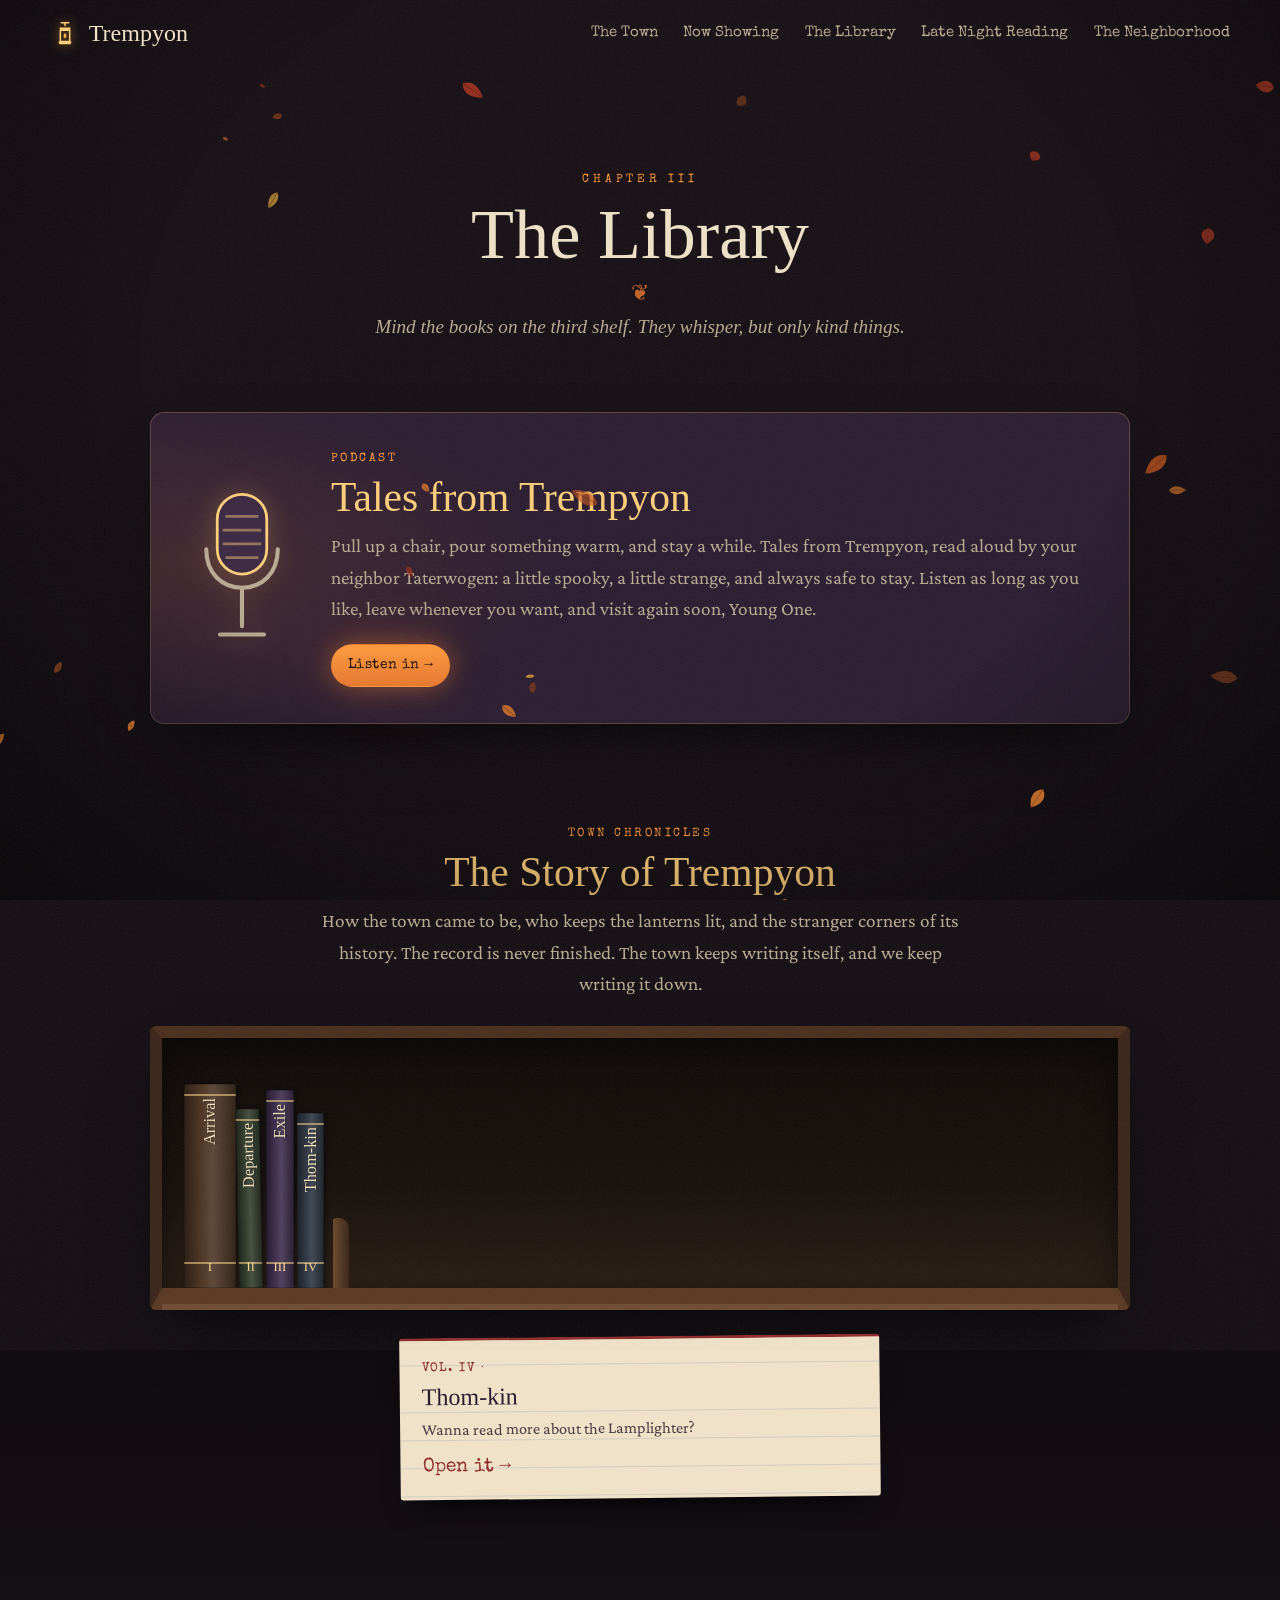
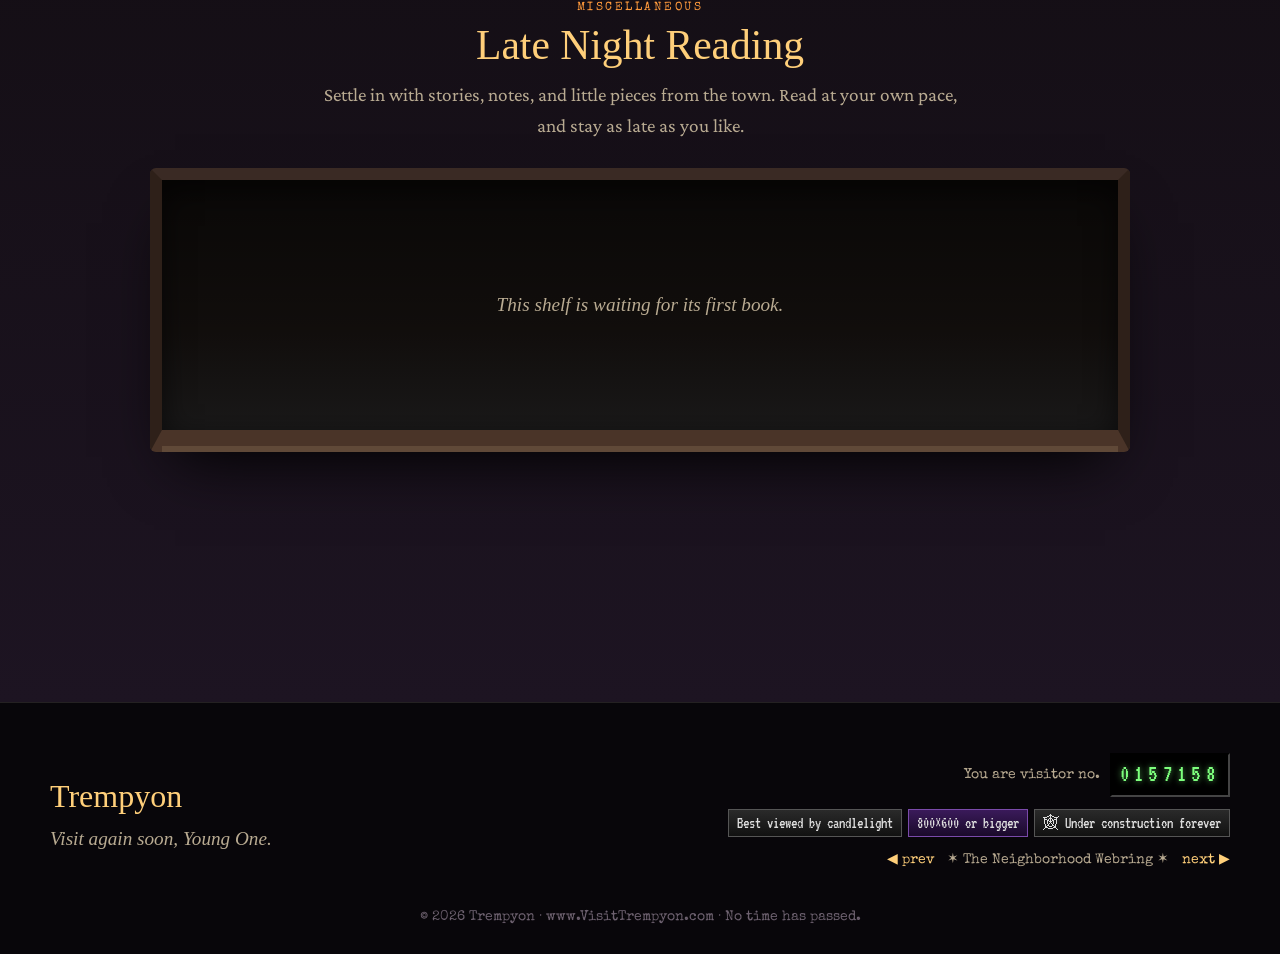
==== commit 9fa502fb: "Website overhaul" ====
--- a/library/index.html
+++ b/library/index.html
@@ -18,7 +18,7 @@
   <link rel="preconnect" href="https://fonts.googleapis.com">
   <link rel="preconnect" href="https://fonts.gstatic.com" crossorigin>
   <link href="https://fonts.googleapis.com/css2?family=Crimson+Pro:ital,wght@0,400;0,500;0,600;1,400&family=IM+Fell+English:ital@0;1&family=IM+Fell+English+SC&family=Special+Elite&family=VT323&display=swap" rel="stylesheet">
-  <link rel="stylesheet" href="../css/styles.css?v=11">
+  <link rel="stylesheet" href="../css/styles.css?v=12">
 </head>
 <body class="lib-page">
   <a class="skip" href="#main">Skip to the shelves</a>
@@ -40,8 +40,8 @@
     <nav id="nav-links" class="nav__links" aria-label="Main">
       <a href="../index.html#town">The Town</a>
       <a href="../index.html#showing">Now Showing</a>
-      <a href="../library/index.html" aria-current="page">The Library</a>
-      <a href="../radio/index.html">NeighborhoodFM</a>
+      <a href="../library/index.html#chronicles">The Library</a>
+      <a href="../library/index.html#radio">Late Night Reading</a>
       <a href="../index.html#neighborhood">The Neighborhood</a>
     </nav>
   </header>
@@ -57,19 +57,6 @@
             <h1 class="lib-title">The Library</h1>
             <p class="section__sub">Mind the books on the third shelf. They whisper, but only kind things.</p>
           </header>
-
-          <!-- The Story of Trempyon -->
-          <section class="case-wrap reveal" id="chronicles" aria-labelledby="chronicles-title">
-            <header class="case-head">
-              <p class="book__kind">Town Chronicles</p>
-              <h2 id="chronicles-title">The Story of Trempyon</h2>
-              <p>How the town came to be, who keeps the lanterns lit, and the stranger corners of its history. The record is never finished. The town keeps writing itself, and we keep writing it down.</p>
-            </header>
-            <div class="case">
-              <div class="bookshelf" data-shelf="chronicles"></div>
-            </div>
-            <div class="slip" data-slip="chronicles" aria-live="polite"></div>
-          </section>
 
           <!-- Tales from Trempyon (podcast) -->
           <section class="podcast reveal" id="podcast" aria-labelledby="podcast-title">
@@ -87,16 +74,36 @@
             </div>
           </section>
 
-          <a class="signpost reveal" href="../radio/index.html">
-            <span class="signpost__kind">Across the street</span>
-            <span class="signpost__name">Late Night on NeighborhoodFM</span>
-            <span class="signpost__sub">Odds and ends from the town radio station →</span>
-          </a>
+          <!-- The Story of Trempyon -->
+          <section class="case-wrap reveal" id="chronicles" aria-labelledby="chronicles-title">
+            <header class="case-head">
+              <p class="book__kind">Town Chronicles</p>
+              <h2 id="chronicles-title">The Story of Trempyon</h2>
+              <p>How the town came to be, who keeps the lanterns lit, and the stranger corners of its history. The record is never finished. The town keeps writing itself, and we keep writing it down.</p>
+            </header>
+            <div class="case">
+              <div class="bookshelf" data-shelf="chronicles"></div>
+            </div>
+            <div class="slip" data-slip="chronicles" aria-live="polite"></div>
+          </section>
+
+          <!-- Late Night Reading -->
+          <section class="case-wrap case-wrap--radio reveal" id="radio" aria-labelledby="radio-title">
+            <header class="case-head">
+              <p class="book__kind">Miscellaneous</p>
+              <h2 id="radio-title">Late Night Reading</h2>
+              <p>Settle in with stories, notes, and little pieces from the town. Read at your own pace, and stay as late as you like.</p>
+            </header>
+            <div class="case case--radio">
+              <div class="bookshelf" data-shelf="radio"></div>
+            </div>
+            <div class="slip" data-slip="radio" aria-live="polite"></div>
+          </section>
         </div>
       </section>
     </div>
 
-    <!-- ============ READING A BOOK (/library/?book=…) ============ -->
+    <!-- ============ READING A BOOK (/library/?book=…&shelf=…) ============ -->
     <article class="reader" id="reader" hidden>
       <header class="reader__head">
         <p class="reader__from" id="reader-from"></p>
@@ -152,7 +159,7 @@
 
   <script src="../js/config.js?v=11"></script>
   <script src="../posts/catalog.js?v=1"></script>
-  <script src="../js/library.js?v=1"></script>
+  <script src="../js/library.js?v=2"></script>
   <script src="../js/main.js?v=11"></script>
 </body>
 </html>
--- a/css/styles.css
+++ b/css/styles.css
@@ -482,7 +482,7 @@
 .guestbook__list b { font-family: var(--f-type); font-weight: 400; color: var(--pumpkin); }
 .guestbook__list time { display: block; font-family: var(--f-vt); color: var(--bone-dim); font-size: .95rem; }
 
-/* ---------- discord picker ---------- */
+/* ---------- community pickers ---------- */
 .doors {
   width: min(720px, calc(100% - 32px)); max-height: calc(100svh - 32px); overflow: auto;
   padding: clamp(24px, 4vw, 40px); border: 1px solid rgba(255,207,122,.25); border-radius: 18px;
@@ -558,11 +558,11 @@
 .leave.is-on .leave__sub { opacity: 1; }
 
 /* ============================================================
-   THE LIBRARIES (/library/ + /radio/)
+   THE LIBRARY
    ============================================================ */
 .lib-page main { background: linear-gradient(180deg, #170f14 0%, #120d12 60%, var(--plum) 100%); }
-.lib-page--radio main { background: radial-gradient(ellipse 70% 40% at 50% 0%, rgba(125,200,255,.06), transparent 70%), linear-gradient(180deg, #0f1016 0%, #0e0c13 60%, var(--plum) 100%); }
 .lib-hall { padding-top: clamp(120px, 14vw, 170px); }
+.case-wrap { scroll-margin-top: 100px; }
 .lib-title { font-family: var(--f-sc); font-weight: 400; font-size: clamp(2.4rem, 1.6rem + 3.5vw, 4.4rem); line-height: 1; margin: 0; color: var(--bone); }
 .lib-title::after { content: "❦"; display: block; font-size: 1.4rem; color: var(--ember); margin-top: .8rem; opacity: .8; }
 .nav__links a[aria-current="page"] { color: var(--candle); }
@@ -625,25 +625,6 @@
 .slip__open { display: inline-block; margin-top: .5rem; font-family: var(--f-type); color: #8e2b2b; text-decoration: none; }
 .slip__open:hover { color: var(--ember); }
 
-/* NeighborhoodFM: an old cabinet radio sitting on top of the bookcase */
-.radio {
-  display: grid; grid-template-columns: 90px 1fr; gap: 18px; align-items: center; max-width: 620px; margin: 0 auto 30px; padding: 16px 20px;
-  border-radius: 18px 18px 8px 8px; background: linear-gradient(180deg, #5a3822, #3a2418); border: 2px solid #6b4a2a;
-  box-shadow: 0 20px 40px -20px #000, inset 0 2px 0 rgba(255,220,170,.15);
-}
-.radio__grille { height: 74px; border-radius: 10px; background: radial-gradient(circle, #1a0f0a 1.6px, transparent 2px) 0 0 / 8px 8px, #2a1a12; box-shadow: inset 0 2px 6px rgba(0,0,0,.6); }
-.radio__face { display: grid; gap: 8px; }
-.radio__call { margin: 0; color: #ffcf7a; font-size: 1.35rem; display: flex; align-items: center; gap: .5rem; text-shadow: 0 0 8px rgba(255,190,100,.5); }
-.radio__lamp { display: inline-block; width: 9px; height: 9px; border-radius: 50%; background: #ff5a3c; box-shadow: 0 0 8px #ff5a3c; animation: onair 2.4s ease-in-out infinite; }
-@keyframes onair { 50% { opacity: .35; box-shadow: none; } }
-.dial {
-  position: relative; height: 46px; border-radius: 6px; overflow: hidden;
-  background: repeating-linear-gradient(90deg, rgba(60,30,10,.55) 0 1px, transparent 1px 10px) 0 100% / 100% 12px no-repeat, linear-gradient(180deg, #ffe2a6, #f0bf6a);
-  box-shadow: inset 0 0 14px rgba(120,60,10,.6), 0 0 22px -6px rgba(255,190,100,.6);
-}
-.dial__nums { display: flex; justify-content: space-between; padding: 4px 10px 0; font-family: var(--f-vt); font-size: 1.05rem; color: #4a2410; }
-.dial__needle { position: absolute; top: 0; bottom: 0; left: 75%; width: 2px; background: #b3261e; box-shadow: 0 0 4px rgba(179,38,30,.7); animation: tune 9s ease-in-out infinite; }
-@keyframes tune { 0%, 100% { transform: translateX(0); } 40% { transform: translateX(-3px); } 70% { transform: translateX(2px); } }
 .case--radio { border-color: #3a2a24 #2e2019 #4a3428; background: linear-gradient(180deg, rgba(0,0,0,.55), rgba(0,0,0,.2) 60%, rgba(125,200,255,.04)), #15110f; }
 
 /* Tales from Trempyon */
@@ -695,8 +676,6 @@
 .reader--radio .reader__body > p:first-child::first-letter { float: none; font: inherit; padding: 0; color: inherit; }
 
 @media (max-width: 600px) {
-  .radio { grid-template-columns: 1fr; }
-  .radio__grille { height: 34px; }
   .podcast { grid-template-columns: 1fr; text-align: center; }
   .podcast__mic { width: 70px; margin: 0 auto; }
   .reader__nav { grid-template-columns: 1fr; text-align: center; }
@@ -731,3 +710,4 @@
 }
 
 [data-doors] { cursor: pointer; }
+[data-twitch] { cursor: pointer; }
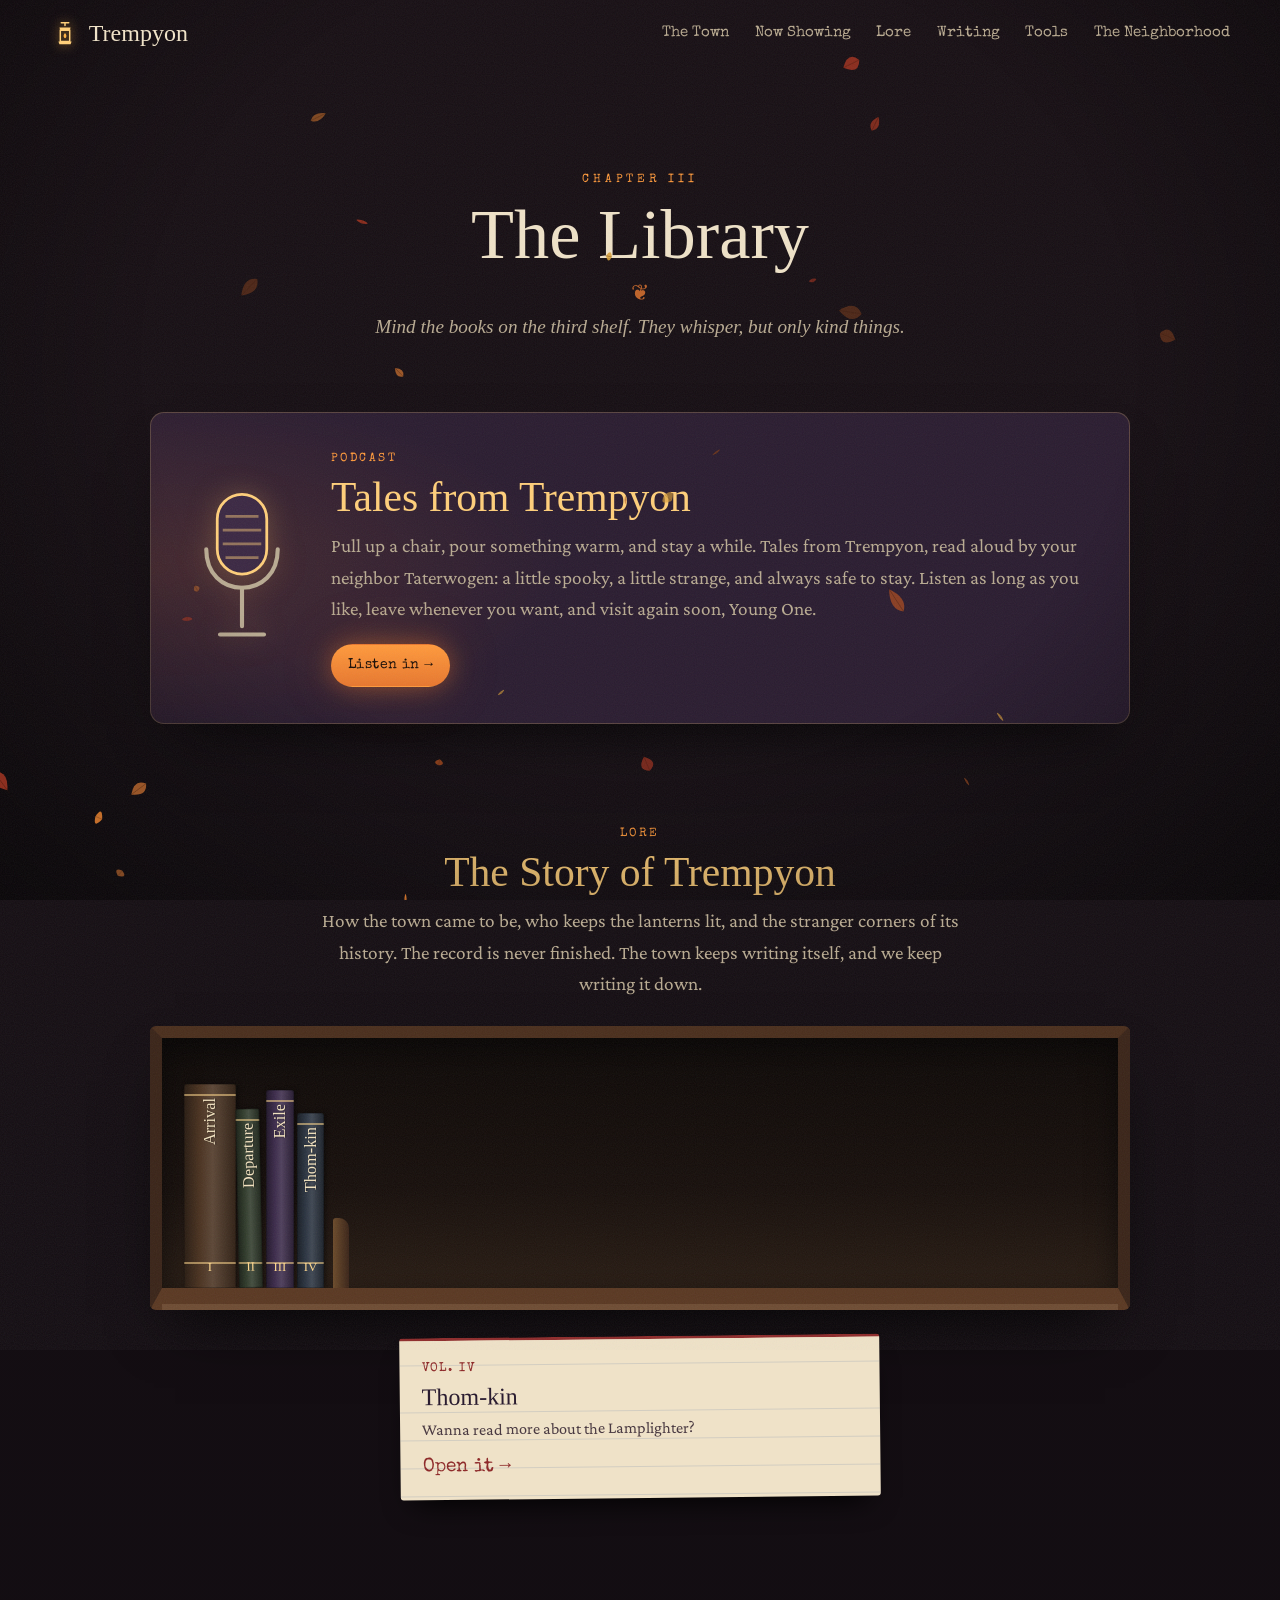
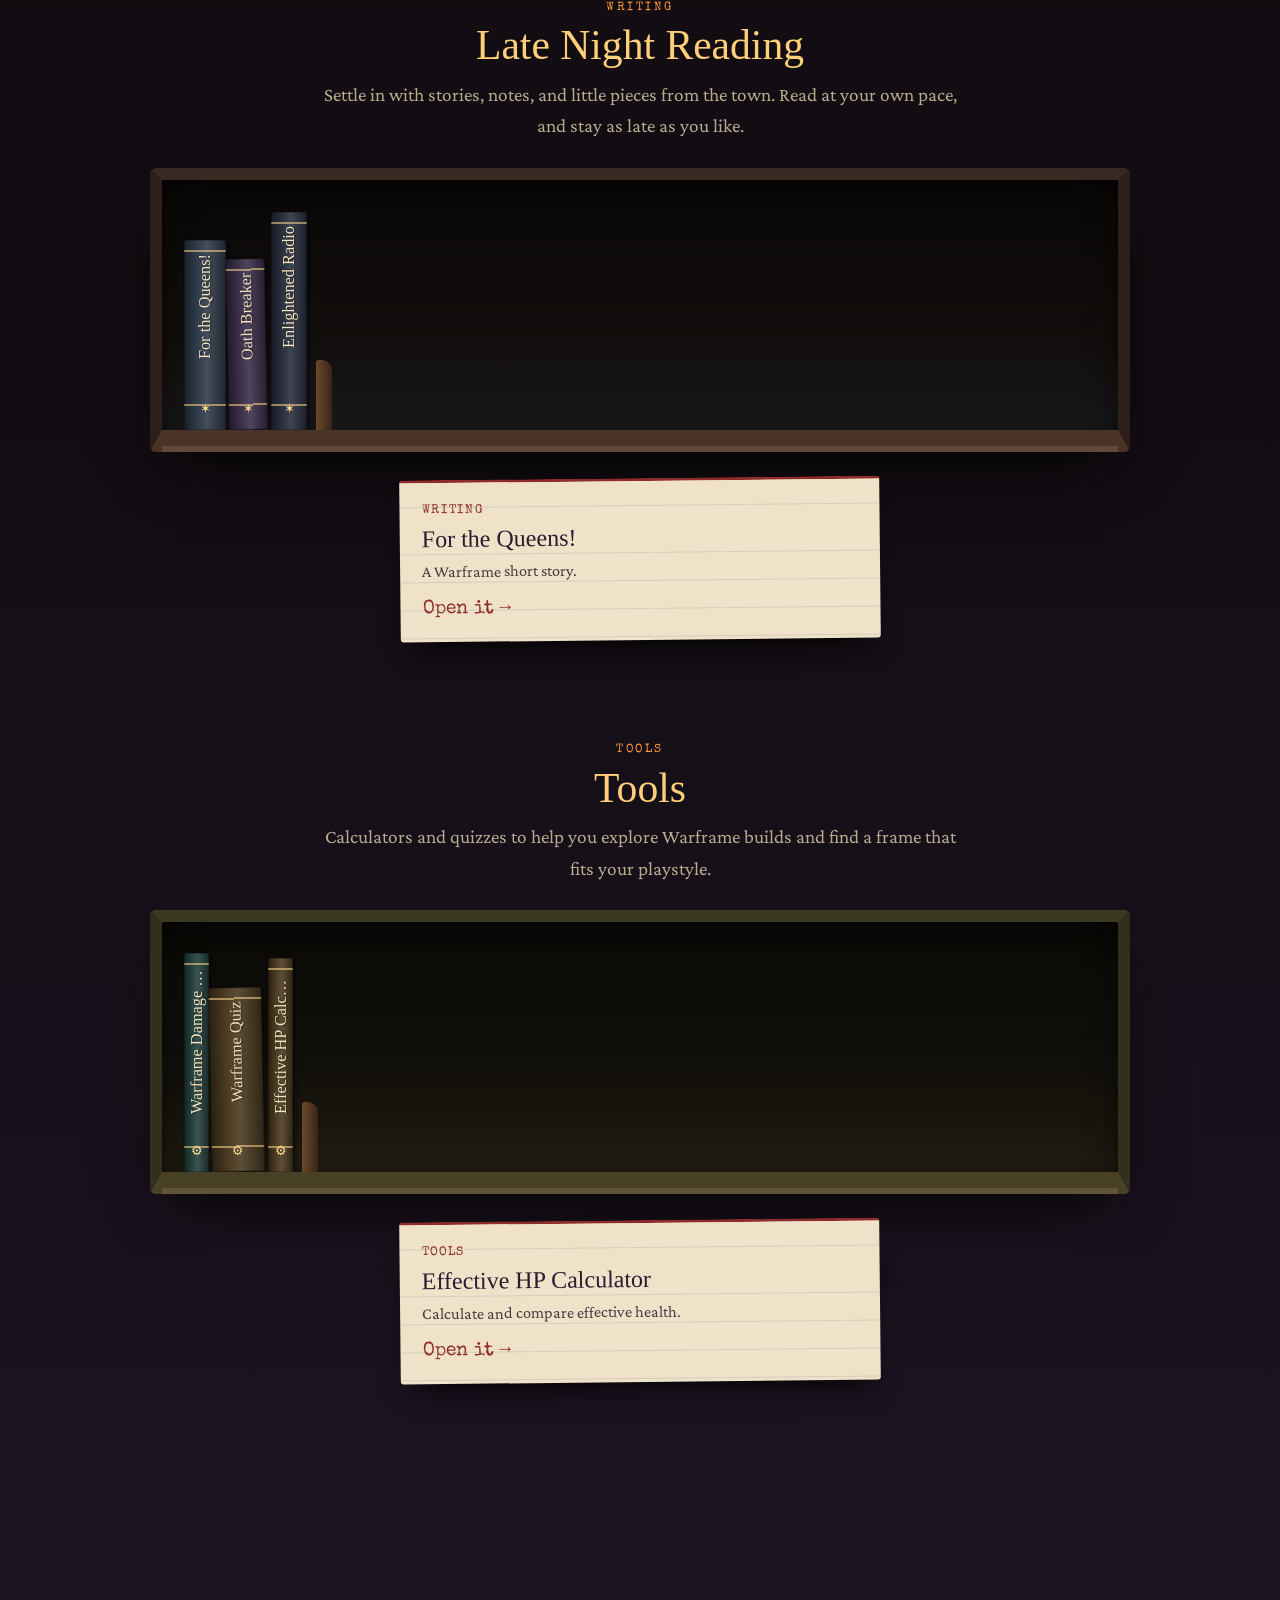
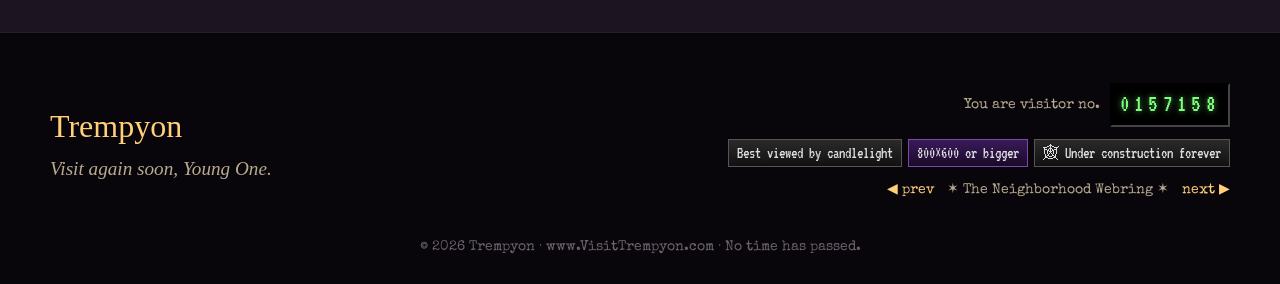
==== commit e05c5eb9: "LIbrary Overhaul" ====
--- a/library/index.html
+++ b/library/index.html
@@ -4,7 +4,7 @@
   <meta charset="utf-8">
   <meta name="viewport" content="width=device-width, initial-scale=1">
   <title>The Library · Trempyon</title>
-  <meta name="description" content="The Library of Trempyon: the town's chronicles and the Tales from Trempyon podcast.">
+  <meta name="description" content="Browse Trempyon's lore, writing, tools, and Tales from Trempyon podcast.">
   <meta name="theme-color" content="#0d0a10">
   <link rel="canonical" href="https://www.visittrempyon.com/library/">
 
@@ -40,8 +40,9 @@
     <nav id="nav-links" class="nav__links" aria-label="Main">
       <a href="../index.html#town">The Town</a>
       <a href="../index.html#showing">Now Showing</a>
-      <a href="../library/index.html#chronicles">The Library</a>
-      <a href="../library/index.html#radio">Late Night Reading</a>
+      <a href="../library/index.html#lore">Lore</a>
+      <a href="../library/index.html#writing">Writing</a>
+      <a href="../library/index.html#tools">Tools</a>
       <a href="../index.html#neighborhood">The Neighborhood</a>
     </nav>
   </header>
@@ -74,30 +75,43 @@
             </div>
           </section>
 
-          <!-- The Story of Trempyon -->
-          <section class="case-wrap reveal" id="chronicles" aria-labelledby="chronicles-title">
+          <!-- Lore -->
+          <section class="case-wrap reveal" id="lore" aria-labelledby="lore-title">
             <header class="case-head">
-              <p class="book__kind">Town Chronicles</p>
-              <h2 id="chronicles-title">The Story of Trempyon</h2>
+              <p class="book__kind">Lore</p>
+              <h2 id="lore-title">The Story of Trempyon</h2>
               <p>How the town came to be, who keeps the lanterns lit, and the stranger corners of its history. The record is never finished. The town keeps writing itself, and we keep writing it down.</p>
             </header>
             <div class="case">
-              <div class="bookshelf" data-shelf="chronicles"></div>
+              <div class="bookshelf" data-shelf="lore"></div>
             </div>
-            <div class="slip" data-slip="chronicles" aria-live="polite"></div>
+            <div class="slip" data-slip="lore" aria-live="polite"></div>
           </section>
 
-          <!-- Late Night Reading -->
-          <section class="case-wrap case-wrap--radio reveal" id="radio" aria-labelledby="radio-title">
+          <!-- Writing -->
+          <section class="case-wrap case-wrap--writing reveal" id="writing" aria-labelledby="writing-title">
             <header class="case-head">
-              <p class="book__kind">Miscellaneous</p>
-              <h2 id="radio-title">Late Night Reading</h2>
+              <p class="book__kind">Writing</p>
+              <h2 id="writing-title">Late Night Reading</h2>
               <p>Settle in with stories, notes, and little pieces from the town. Read at your own pace, and stay as late as you like.</p>
             </header>
-            <div class="case case--radio">
-              <div class="bookshelf" data-shelf="radio"></div>
+            <div class="case case--writing">
+              <div class="bookshelf" data-shelf="writing"></div>
             </div>
-            <div class="slip" data-slip="radio" aria-live="polite"></div>
+            <div class="slip" data-slip="writing" aria-live="polite"></div>
+          </section>
+
+          <!-- Tools -->
+          <section class="case-wrap case-wrap--tools reveal" id="tools" aria-labelledby="tools-title">
+            <header class="case-head">
+              <p class="book__kind">Tools</p>
+              <h2 id="tools-title">Tools</h2>
+              <p>Calculators and quizzes to help you explore Warframe builds and find a frame that fits your playstyle.</p>
+            </header>
+            <div class="case case--tools">
+              <div class="bookshelf" data-shelf="tools"></div>
+            </div>
+            <div class="slip" data-slip="tools" aria-live="polite"></div>
           </section>
         </div>
       </section>
--- a/css/styles.css
+++ b/css/styles.css
@@ -409,7 +409,7 @@
   content: ""; position: absolute; inset: 0; pointer-events: none;
   background: radial-gradient(ellipse 50% 40% at 50% 0%, rgba(255,190,100,.08), transparent 70%);
 }
-.books { display: grid; grid-template-columns: repeat(3, 1fr); gap: 22px; }
+.books { display: grid; grid-template-columns: repeat(4, 1fr); gap: 22px; }
 .book {
   display: grid; grid-template-columns: 22px 1fr; border-radius: 6px 12px 12px 6px; overflow: hidden;
   background: var(--plum-2); border: 1px solid var(--line);
@@ -625,7 +625,8 @@
 .slip__open { display: inline-block; margin-top: .5rem; font-family: var(--f-type); color: #8e2b2b; text-decoration: none; }
 .slip__open:hover { color: var(--ember); }
 
-.case--radio { border-color: #3a2a24 #2e2019 #4a3428; background: linear-gradient(180deg, rgba(0,0,0,.55), rgba(0,0,0,.2) 60%, rgba(125,200,255,.04)), #15110f; }
+.case--writing { border-color: #3a2a24 #2e2019 #4a3428; background: linear-gradient(180deg, rgba(0,0,0,.55), rgba(0,0,0,.2) 60%, rgba(125,200,255,.04)), #15110f; }
+.case--tools { border-color: #3b3922 #30301d #494126; background: linear-gradient(180deg, rgba(0,0,0,.55), rgba(0,0,0,.2) 60%, rgba(255,190,100,.04)), #17140e; }
 
 /* Tales from Trempyon */
 .podcast {
@@ -672,8 +673,8 @@
 .reader__step { display: grid; text-decoration: none; font-family: var(--f-display); line-height: 1.3; }
 .reader__step span { font-family: var(--f-type); font-size: .78rem; letter-spacing: .14em; text-transform: uppercase; color: var(--bone-dim); }
 .reader__step--next { text-align: right; }
-.reader--radio .reader__from { font-family: var(--f-vt); font-size: 1.25rem; letter-spacing: .08em; color: #ffcf7a; text-shadow: 0 0 8px rgba(255,190,100,.5); }
-.reader--radio .reader__body > p:first-child::first-letter { float: none; font: inherit; padding: 0; color: inherit; }
+.reader--writing .reader__from { font-family: var(--f-vt); font-size: 1.25rem; letter-spacing: .08em; color: #ffcf7a; text-shadow: 0 0 8px rgba(255,190,100,.5); }
+.reader--writing .reader__body > p:first-child::first-letter { float: none; font: inherit; padding: 0; color: inherit; }
 
 @media (max-width: 600px) {
   .podcast { grid-template-columns: 1fr; text-align: center; }
@@ -685,7 +686,8 @@
 /* ---------- responsive ---------- */
 @media (max-width: 980px) {
   .town__grid, .showing__grid, .hood__grid { grid-template-columns: 1fr; }
-  .books { grid-template-columns: 1fr; max-width: 560px; margin-inline: auto; }
+  .books { grid-template-columns: repeat(2, minmax(0, 1fr)); max-width: 760px; margin-inline: auto; }
+  .foot__inner { flex-direction: column; text-align: center;     .books { grid-template-columns: 1fr; max-width: 560px; }
   .foot__inner { flex-direction: column; text-align: center; }
   .foot__retro { justify-items: center; }
   .counter, .badges, .webring { justify-content: center; }
